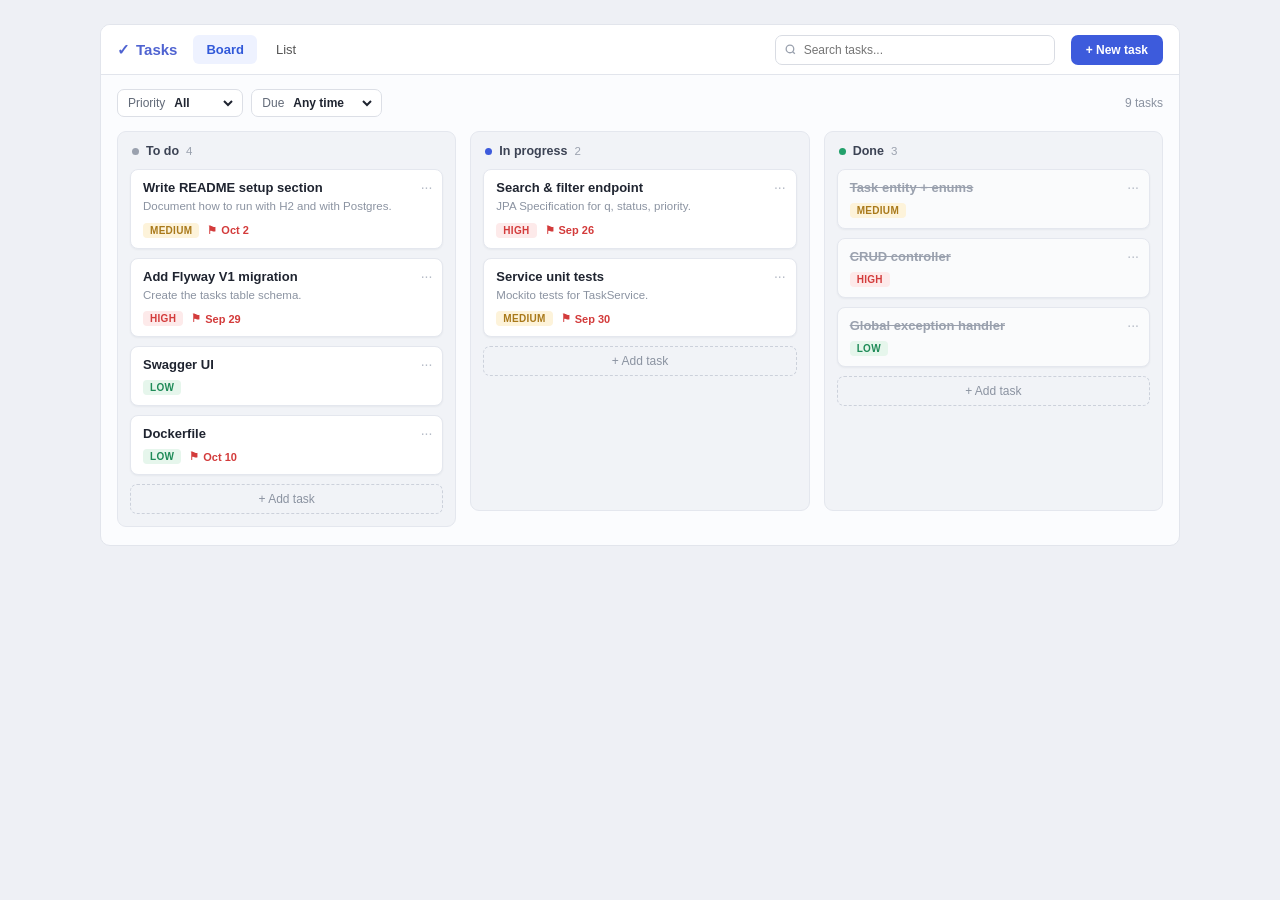
==== src/main/resources/static/index.html @ 903bdb11 "first commit" ====
<html>
<head>
    <meta charset="utf-8">
    <meta name="viewport" content="width=device-width, initial-scale=1">
    <title>Tasks</title>
    <link rel="stylesheet" href="./css/style.css">
    <link rel="stylesheet" href="./css/screens.css">
</head>

<body>

<div class="container">
    <div class="board">
        <div class="topbar">
            <label id="task-label">Tasks</label>
            <a href="./index.html" class="view-tab is-active">Board</a>
            <a href="./list.html" class="view-tab">List</a>
            <input type="search" id="search" placeholder="Search tasks...">
            <a href="#new-task" id="new-task-btn" class="btn btn-primary">+ New task</a>
        </div>

        <div class="board-view">

            <div class="top-main-view">
                <div class="filters">
                    <div id="priority-container" class="filter-pill">
                        <span>Priority</span>
                        <select id="priority-selector">
                            <option value="all">All</option>
                            <option value="high">High</option>
                            <option value="medium">Medium</option>
                            <option value="low">Low</option>
                        </select>
                    </div>
                    <div id="due-container" class="filter-pill">
                        <span>Due</span>
                        <select id="Due">
                            <option value="any">Any time</option>
                            <option value="today">Today</option>
                            <option value="next-week">Next Week</option>
                            <option value="next-month">Next month</option>
                            <option value="next-year">Next year</option>
                        </select>
                    </div>
                </div>
                <span id="task-count">9 tasks</span>
            </div>

            <div id="task-board">
                <section class="column" data-status="todo">
                    <header class="column-head">
                        <span class="dot dot-todo"></span>
                        <h2>To do</h2>
                        <span class="column-count" id="todo-count">4</span>
                    </header>
                    <div class="column-content" id="todo-content">
                            <div class="task-card">
                                <a href="#edit-task" class="card-menu">&#183;&#183;&#183;</a>
                                <h3 class="task-title">Write README setup section</h3>
                                <p class="task-desc">Document how to run with H2 and with Postgres.</p>
                                <div class="task-meta">
                                    <span class="badge badge-medium">MEDIUM</span>
                                    <span class="due overdue">Oct 2</span>
                                </div>
                            </div>
                            <div class="task-card">
                                <a href="#edit-task" class="card-menu">&#183;&#183;&#183;</a>
                                <h3 class="task-title">Add Flyway V1 migration</h3>
                                <p class="task-desc">Create the tasks table schema.</p>
                                <div class="task-meta">
                                    <span class="badge badge-high">HIGH</span>
                                    <span class="due overdue">Sep 29</span>
                                </div>
                            </div>
                            <div class="task-card">
                                <a href="#edit-task" class="card-menu">&#183;&#183;&#183;</a>
                                <h3 class="task-title">Swagger UI</h3>
                                <div class="task-meta">
                                    <span class="badge badge-low">LOW</span>
                                </div>
                            </div>
                            <div class="task-card">
                                <a href="#edit-task" class="card-menu">&#183;&#183;&#183;</a>
                                <h3 class="task-title">Dockerfile</h3>
                                <div class="task-meta">
                                    <span class="badge badge-low">LOW</span>
                                    <span class="due overdue">Oct 10</span>
                                </div>
                            </div>
                        </div>
                    <a href="#new-task" class="add-task">+ Add task</a>
                </section>

                <section class="column" data-status="inprogress">
                    <header class="column-head">
                        <span class="dot dot-inprogress"></span>
                        <h2>In progress</h2>
                        <span class="column-count" id="inprogress-count">2</span>
                    </header>
                    <div class="column-content" id="inprogress-content">
                            <div class="task-card">
                                <a href="#edit-task" class="card-menu">&#183;&#183;&#183;</a>
                                <h3 class="task-title">Search &amp; filter endpoint</h3>
                                <p class="task-desc">JPA Specification for q, status, priority.</p>
                                <div class="task-meta">
                                    <span class="badge badge-high">HIGH</span>
                                    <span class="due overdue">Sep 26</span>
                                </div>
                            </div>
                            <div class="task-card">
                                <a href="#edit-task" class="card-menu">&#183;&#183;&#183;</a>
                                <h3 class="task-title">Service unit tests</h3>
                                <p class="task-desc">Mockito tests for TaskService.</p>
                                <div class="task-meta">
                                    <span class="badge badge-medium">MEDIUM</span>
                                    <span class="due overdue">Sep 30</span>
                                </div>
                            </div>
                        </div>
                    <a href="#new-task" class="add-task">+ Add task</a>
                </section>

                <section class="column" data-status="done">
                    <header class="column-head">
                        <span class="dot dot-done"></span>
                        <h2>Done</h2>
                        <span class="column-count" id="done-count">3</span>
                    </header>
                    <div class="column-content" id="done-content">
                            <div class="task-card">
                                <a href="#edit-task" class="card-menu">&#183;&#183;&#183;</a>
                                <h3 class="task-title">Task entity + enums</h3>
                                <div class="task-meta">
                                    <span class="badge badge-medium">MEDIUM</span>
                                </div>
                            </div>
                            <div class="task-card">
                                <a href="#edit-task" class="card-menu">&#183;&#183;&#183;</a>
                                <h3 class="task-title">CRUD controller</h3>
                                <div class="task-meta">
                                    <span class="badge badge-high">HIGH</span>
                                </div>
                            </div>
                            <div class="task-card">
                                <a href="#edit-task" class="card-menu">&#183;&#183;&#183;</a>
                                <h3 class="task-title">Global exception handler</h3>
                                <div class="task-meta">
                                    <span class="badge badge-low">LOW</span>
                                </div>
                            </div>
                        </div>
                    <a href="#new-task" class="add-task">+ Add task</a>
                </section>
            </div>
            <!--cards added dynamically via javascript-->
        </div>

    </div>
</div>

<!-- ============ New task modal ============ -->
<div class="modal" id="new-task">
    <a class="modal-backdrop" href="#"></a>
    <div class="dialog">
        <div class="dialog-head">
            <h2>New task</h2>
            <a class="dialog-close" href="#">&#10005;</a>
        </div>

        <div class="field has-error">
            <label for="new-title">Title <span class="req">*</span></label>
            <input type="text" id="new-title">
            <p class="field-error">Title is required</p>
        </div>

        <div class="field">
            <label for="new-desc">Description</label>
            <textarea id="new-desc" placeholder="Optional details&hellip;"></textarea>
        </div>

        <div class="field-row">
            <div class="field">
                <label for="new-status">Status</label>
                <select id="new-status">
                    <option>TODO</option>
                    <option>IN PROGRESS</option>
                    <option>DONE</option>
                </select>
            </div>
            <div class="field">
                <label for="new-priority">Priority</label>
                <select id="new-priority">
                    <option>LOW</option>
                    <option selected>MEDIUM</option>
                    <option>HIGH</option>
                </select>
            </div>
            <div class="field">
                <label for="new-due">Due date</label>
                <input type="date" id="new-due">
            </div>
        </div>

        <div class="dialog-foot">
            <a href="#" class="btn spacer">Cancel</a>
            <button type="button" class="btn btn-primary">Create task</button>
        </div>
    </div>
</div>

<!-- ============ Edit task modal ============ -->
<div class="modal" id="edit-task">
    <a class="modal-backdrop" href="#"></a>
    <div class="dialog">
        <div class="dialog-head">
            <h2>Edit task</h2>
            <a class="dialog-close" href="#">&#10005;</a>
        </div>

        <div class="field">
            <label for="edit-title">Title <span class="req">*</span></label>
            <input type="text" id="edit-title" value="Service unit tests">
        </div>

        <div class="field">
            <label for="edit-desc">Description</label>
            <textarea id="edit-desc">Mockito tests for TaskService.</textarea>
        </div>

        <div class="field">
            <label>Status</label>
            <div class="segmented">
                <input type="radio" name="edit-status" id="st-todo">
                <label for="st-todo">To do</label>
                <input type="radio" name="edit-status" id="st-prog" checked>
                <label for="st-prog">In progress</label>
                <input type="radio" name="edit-status" id="st-done">
                <label for="st-done">Done</label>
            </div>
        </div>

        <div class="field-row">
            <div class="field">
                <label>Priority</label>
                <div class="segmented">
                    <input type="radio" name="edit-priority" id="pr-low">
                    <label for="pr-low">Low</label>
                    <input type="radio" name="edit-priority" id="pr-med" checked>
                    <label for="pr-med">Med</label>
                    <input type="radio" name="edit-priority" id="pr-high">
                    <label for="pr-high">High</label>
                </div>
            </div>
            <div class="field">
                <label for="edit-due">Due date</label>
                <input type="date" id="edit-due" value="2026-09-30">
            </div>
        </div>

        <p class="form-meta">Created Sep 24 &middot; Updated 3h ago</p>

        <div class="dialog-foot">
            <a href="#delete-task" class="btn btn-link-danger">Delete</a>
            <a href="#" class="btn spacer">Cancel</a>
            <button type="button" class="btn btn-primary">Save</button>
        </div>
    </div>
</div>

<!-- ============ Delete confirmation ============ -->
<div class="modal" id="delete-task">
    <a class="modal-backdrop" href="#"></a>
    <div class="dialog dialog-confirm">
        <div class="dialog-head">
            <h2>Delete task?</h2>
        </div>
        <p>&ldquo;Dockerfile&rdquo; will be permanently deleted. This can&rsquo;t be undone.</p>
        <div class="dialog-foot">
            <a href="#" class="btn spacer">Cancel</a>
            <a href="#deleted" class="btn btn-danger">Delete</a>
        </div>
    </div>
</div>


<!-- ============ Success toast (shown after Delete) ============ -->
<div class="toast toast-target" id="deleted">Task &ldquo;Swagger UI&rdquo; deleted</div>

</body>
</html>
---- src/main/resources/static/css/style.css ----
/* ---------- base ---------- */

* {
    box-sizing: border-box;
}

body {
    margin: 0;
    padding: 24px;
    background: #eef0f5;
    color: #1f2430;
    font-family: 'Gill Sans', 'Gill Sans MT', Calibri, 'Trebuchet MS', sans-serif;
    font-size: 13px;
}

.container {
    max-width: 1080px;
    margin: 0 auto;
}

.board {
    background: #fbfcfe;
    border: 1px solid #e2e5ec;
    border-radius: 10px;
    overflow: hidden;
}

/* ---------- top bar ---------- */

.topbar {
    display: flex;
    align-items: center;
    gap: 6px;
    height: 50px;
    padding: 0 16px;
    background: #fff;
    border-bottom: 1px solid #e2e5ec;
}

#task-label {
    color: rgb(79, 99, 209);
    font-weight: 600;
    font-size: 15px;
    margin-right: 10px;
}

#task-label::before {
    content: "\2713";
    margin-right: 6px;
}

.view-tab {
    border: 1px solid transparent;
    background: transparent;
    padding: 6px 12px;
    border-radius: 6px;
    cursor: pointer;
    font-size: 13px;
    font-family: inherit;
    color: #555;
    text-decoration: none;
}

.view-tab:hover {
    background: #f2f3f7;
}

.view-tab.is-active {
    background: #eef2ff;
    color: #3159d9;
    font-weight: 600;
}

#search {
    margin-left: auto;
    width: 280px;
    height: 30px;
    padding: 0 12px 0 28px;
    border: 1px solid #d9dce3;
    border-radius: 7px;
    outline: none;
    font-size: 12px;
    font-family: inherit;
    background: #fff url("data:image/svg+xml;utf8,<svg xmlns='http://www.w3.org/2000/svg' viewBox='0 0 24 24' fill='none' stroke='%239aa1ae' stroke-width='2.4'><circle cx='11' cy='11' r='7'/><path d='M20 20l-4-4'/></svg>") no-repeat 8px center;
    background-size: 13px 13px;
}

#search:focus {
    border-color: #3159d9;
}

#new-task-btn {
    height: 30px;
    padding: 0 15px;
    margin-left: 10px;
    border: none;
    border-radius: 7px;
    background: #3d5bdc;
    color: #fff;
    font-weight: 600;
    font-size: 12px;
    font-family: inherit;
    cursor: pointer;
}

#new-task-btn:hover {
    background: #304dcc;
}

/* ---------- filter row ---------- */

.board-view {
    padding: 14px 16px 18px;
}

.top-main-view {
    display: flex;
    align-items: center;
    gap: 8px;
    margin-bottom: 14px;
}

.filters {
    display: flex;
    gap: 8px;
}

.filter-pill {
    display: flex;
    align-items: center;
    gap: 5px;
    height: 28px;
    padding: 0 6px 0 10px;
    background: #fff;
    border: 1px solid #dcdfe6;
    border-radius: 7px;
    font-size: 12px;
    color: #626a78;
}

.filter-pill select {
    border: none;
    background: transparent;
    outline: none;
    font-family: inherit;
    font-size: 12px;
    font-weight: 600;
    color: #1f2430;
    cursor: pointer;
}

#task-count {
    margin-left: auto;
    font-size: 12px;
    color: #8b93a1;
}

/* ---------- columns ---------- */

#task-board {
    display: grid;
    grid-template-columns: repeat(3, 1fr);
    gap: 14px;
    align-items: start;
}

.column {
    display: flex;
    flex-direction: column;
    gap: 9px;
    min-height: 380px;
    padding: 12px;
    background: #f1f3f7;
    border: 1px solid #e4e7ee;
    border-radius: 9px;
}

.column-head {
    display: flex;
    align-items: center;
    gap: 7px;
    padding: 0 2px 2px;
}

.column-head h2 {
    margin: 0;
    font-size: 12.5px;
    font-weight: 600;
    color: #3c4354;
}

.column-count {
    font-size: 11.5px;
    color: #9aa1ae;
}

.dot {
    width: 7px;
    height: 7px;
    border-radius: 50%;
    background: #9aa1ae;
}

.dot-inprogress {
    background: #3d5bdc;
}

.dot-done {
    background: #22a06b;
}

.column-content {
    display: flex;
    flex-direction: column;
    gap: 9px;
}

.add-task {
    height: 30px;
    border: 1px dashed #ccd1db;
    border-radius: 7px;
    background: transparent;
    color: #8b93a1;
    font-family: inherit;
    font-size: 12px;
    cursor: pointer;
}

.add-task:hover {
    background: #e9ecf3;
    color: #626a78;
}

/* ---------- cards ---------- */

.task-card {
    position: relative;
    padding: 10px 26px 10px 12px;
    background: #fff;
    border: 1px solid #e4e7ee;
    border-radius: 8px;
    box-shadow: 0 1px 2px rgba(25, 32, 56, .05);
    cursor: pointer;
}

.task-card:hover {
    border-color: #ccd5f5;
    box-shadow: 0 2px 6px rgba(25, 32, 56, .09);
}

.task-title {
    margin: 0;
    font-size: 13px;
    font-weight: 600;
    color: #1f2430;
}

.task-desc {
    margin: 4px 0 0;
    font-size: 11.5px;
    line-height: 1.35;
    color: #8b93a1;
}

.task-meta {
    display: flex;
    align-items: center;
    gap: 8px;
    margin-top: 8px;
}

.badge {
    padding: 2px 7px;
    border-radius: 4px;
    font-size: 10px;
    font-weight: 700;
    letter-spacing: .3px;
}

.badge-high {
    background: #fdeaea;
    color: #d33b3b;
}

.badge-medium {
    background: #fdf3da;
    color: #a9791a;
}

.badge-low {
    background: #e6f6ec;
    color: #1f8b58;
}

.due {
    display: inline-flex;
    align-items: center;
    gap: 4px;
    font-size: 11px;
    color: #8b93a1;
}

.due::before {
    content: "\2691";
    font-size: 11px;
}

.due.overdue {
    color: #d33b3b;
    font-weight: 600;
}

.card-menu {
    position: absolute;
    top: 8px;
    right: 6px;
    border: none;
    background: transparent;
    color: #b6bcc7;
    font-size: 14px;
    line-height: 1;
    padding: 2px 4px;
    border-radius: 4px;
    cursor: pointer;
}

.card-menu:hover {
    background: #f1f3f7;
    color: #626a78;
}

/* done column */

.column[data-status="done"] .task-card {
    background: #fafbfc;
}

.column[data-status="done"] .task-title {
    color: #9aa1ae;
    text-decoration: line-through;
}

.column[data-status="done"] .task-desc {
    text-decoration: line-through;
}

/* ---------- responsive ---------- */

@media (max-width: 860px) {
    #task-board {
        grid-template-columns: 1fr;
    }

    .topbar {
        flex-wrap: wrap;
        height: auto;
        padding: 10px 16px;
    }

    #search {
        width: 100%;
        margin-left: 0;
        order: 3;
    }

    #new-task-btn {
        margin-left: auto;
    }
}
---- src/main/resources/static/css/screens.css ----
/* List view, modals, toast and empty state.
   Loaded after style.css, which holds the base + board styles. */

/* ================= shared buttons ================= */

.btn {
    display: inline-flex;
    align-items: center;
    justify-content: center;
    height: 30px;
    padding: 0 14px;
    border: 1px solid #d9dce3;
    border-radius: 7px;
    background: #fff;
    color: #3c4354;
    font-family: inherit;
    font-size: 12px;
    font-weight: 600;
    text-decoration: none;
    cursor: pointer;
}

.btn:hover {
    background: #f2f3f7;
}

.btn-primary {
    border-color: transparent;
    background: #3d5bdc;
    color: #fff;
}

.btn-primary:hover {
    background: #304dcc;
}

.btn-danger {
    border-color: transparent;
    background: #e03131;
    color: #fff;
}

.btn-danger:hover {
    background: #c92a2a;
}

.btn-link {
    border: none;
    background: transparent;
    color: #3159d9;
    font-weight: 600;
}

.btn-link:hover {
    background: transparent;
    text-decoration: underline;
}

.btn-link-danger {
    height: auto;
    padding: 0;
    border: none;
    background: transparent;
    color: #e03131;
    font-weight: 600;
}

.btn-link-danger:hover {
    background: transparent;
    text-decoration: underline;
}

/* #new-task-btn, .add-task and .card-menu are <a> elements on these pages */
#new-task-btn {
    display: inline-flex;
    align-items: center;
    text-decoration: none;
}

.add-task {
    display: flex;
    align-items: center;
    justify-content: center;
    text-decoration: none;
}

.card-menu {
    text-decoration: none;
}

/* ================= list view ================= */

.list-view {
    padding: 14px 16px 18px;
}

.list-toolbar {
    display: flex;
    align-items: center;
    gap: 8px;
    margin-bottom: 12px;
}

.list-toolbar .btn {
    height: 28px;
    font-weight: 400;
    color: #626a78;
}

.list-toolbar .btn strong {
    margin-left: 4px;
    color: #1f2430;
    font-weight: 600;
}

#result-count {
    margin-left: auto;
    font-size: 12px;
    color: #8b93a1;
}

#task-list {
    width: 100%;
    border-collapse: collapse;
    font-size: 12.5px;
}

#task-list thead th {
    padding: 8px 10px;
    border-bottom: 1px solid #e4e7ee;
    color: #9aa1ae;
    font-size: 10.5px;
    font-weight: 600;
    letter-spacing: .6px;
    text-align: left;
    text-transform: uppercase;
    white-space: nowrap;
}

#task-list tbody td {
    padding: 10px;
    border-bottom: 1px solid #eef0f5;
    vertical-align: middle;
}

#task-list tbody tr:hover {
    background: #f7f8fb;
}

.col-check {
    width: 34px;
}

.col-actions {
    width: 62px;
    text-align: right;
}

.row-title {
    margin: 0;
    font-size: 12.5px;
    font-weight: 600;
    color: #1f2430;
}

.row-desc {
    margin: 2px 0 0;
    font-size: 11px;
    color: #9aa1ae;
}

.cell-updated {
    color: #8b93a1;
}

.cell-due.overdue {
    color: #e03131;
    font-weight: 600;
}

.cell-empty {
    color: #b6bcc7;
}

.row-check {
    width: 13px;
    height: 13px;
    accent-color: #3d5bdc;
    cursor: pointer;
}

.row-action {
    padding: 2px 3px;
    border: none;
    border-radius: 4px;
    background: transparent;
    color: #9aa1ae;
    font-size: 12px;
    text-decoration: none;
    cursor: pointer;
}

.row-action:hover {
    background: #eef0f5;
    color: #3c4354;
}

/* status pills */

.status {
    display: inline-block;
    padding: 2px 8px;
    border-radius: 4px;
    font-size: 10px;
    font-weight: 700;
    letter-spacing: .4px;
}

.status-todo {
    background: #eef0f5;
    color: #626a78;
}

.status-inprogress {
    background: #e7edfd;
    color: #3159d9;
}

.status-done {
    background: #e6f6ec;
    color: #1f8b58;
}

tr.is-done .row-title {
    color: #9aa1ae;
    text-decoration: line-through;
}

/* list footer */

.list-footer {
    display: flex;
    align-items: center;
    gap: 6px;
    padding-top: 12px;
    font-size: 12px;
    color: #626a78;
}

.rows-per-page select {
    border: none;
    background: transparent;
    font-family: inherit;
    font-size: 12px;
    font-weight: 600;
    color: #1f2430;
    cursor: pointer;
}

.pager {
    display: flex;
    align-items: center;
    gap: 4px;
    margin-left: auto;
}

.pager a {
    padding: 3px 7px;
    border-radius: 5px;
    color: #626a78;
    text-decoration: none;
}

.pager a:hover {
    background: #eef0f5;
}

.pager a.is-current {
    color: #3159d9;
    font-weight: 700;
}

/* ================= modals ================= */

.modal {
    display: none;
    position: fixed;
    inset: 0;
    z-index: 50;
    align-items: center;
    justify-content: center;
    padding: 20px;
}

.modal:target {
    display: flex;
}

.modal-backdrop {
    position: absolute;
    inset: 0;
    background: rgba(31, 36, 48, .45);
}

.dialog {
    position: relative;
    width: 100%;
    max-width: 420px;
    padding: 18px 20px 16px;
    background: #fff;
    border-radius: 10px;
    box-shadow: 0 18px 40px rgba(20, 26, 45, .28);
}

.dialog-head {
    display: flex;
    align-items: flex-start;
    margin-bottom: 14px;
}

.dialog-head h2 {
    margin: 0;
    font-size: 15px;
    font-weight: 700;
}

.dialog-close {
    margin-left: auto;
    color: #9aa1ae;
    font-size: 15px;
    line-height: 1;
    text-decoration: none;
}

.dialog-close:hover {
    color: #3c4354;
}

.dialog-foot {
    display: flex;
    align-items: center;
    gap: 8px;
    margin-top: 16px;
}

.dialog-foot .spacer {
    margin-left: auto;
}

/* confirm dialog */

.dialog-confirm {
    max-width: 330px;
}

.dialog-confirm .dialog-head {
    margin-bottom: 8px;
}

.dialog-confirm p {
    margin: 0;
    font-size: 12.5px;
    line-height: 1.45;
    color: #626a78;
}

/* ================= form ================= */

.field {
    margin-bottom: 12px;
}

.field > label {
    display: block;
    margin-bottom: 5px;
    font-size: 12px;
    font-weight: 600;
    color: #3c4354;
}

.field .req {
    color: #e03131;
}

.field input[type="text"],
.field input[type="date"],
.field textarea,
.field select {
    width: 100%;
    padding: 7px 9px;
    border: 1px solid #d9dce3;
    border-radius: 7px;
    background: #fff;
    font-family: inherit;
    font-size: 12.5px;
    color: #1f2430;
    outline: none;
}

.field textarea {
    min-height: 58px;
    resize: vertical;
}

.field input:focus,
.field textarea:focus,
.field select:focus {
    border-color: #3d5bdc;
}

.field input::placeholder,
.field textarea::placeholder {
    color: #b6bcc7;
}

.field.has-error input,
.field.has-error textarea {
    border-color: #e03131;
}

.field-error {
    margin: 4px 0 0;
    font-size: 10.5px;
    color: #e03131;
}

.field-row {
    display: flex;
    gap: 10px;
}

.field-row .field {
    flex: 1;
}

/* segmented control */

.segmented {
    display: flex;
    border: 1px solid #d9dce3;
    border-radius: 7px;
    overflow: hidden;
}

.segmented input {
    position: absolute;
    opacity: 0;
    pointer-events: none;
}

.segmented label {
    flex: 1;
    margin: 0;
    padding: 6px 0;
    border-left: 1px solid #d9dce3;
    font-size: 11.5px;
    color: #626a78;
    text-align: center;
    cursor: pointer;
}

.segmented label:first-of-type {
    border-left: none;
}

.segmented input:checked + label {
    background: #e7edfd;
    color: #3159d9;
    font-weight: 600;
}

.form-meta {
    margin: 2px 0 0;
    font-size: 10.5px;
    color: #9aa1ae;
}

/* ================= toast ================= */

.toast {
    position: fixed;
    right: 22px;
    bottom: 22px;
    z-index: 60;
    display: flex;
    align-items: center;
    gap: 7px;
    padding: 9px 14px;
    border-radius: 7px;
    background: #1f2430;
    color: #fff;
    font-size: 12px;
    box-shadow: 0 8px 20px rgba(20, 26, 45, .3);
}

.toast::before {
    content: "\2713";
    color: #6ee7a8;
}

/* a toast that only appears once its id is the target */
.toast-target {
    display: none;
}

.toast-target:target {
    display: flex;
}

/* ================= empty state ================= */

.empty-state {
    display: flex;
    flex-direction: column;
    align-items: center;
    gap: 6px;
    padding: 70px 20px 80px;
    text-align: center;
}

.empty-icon {
    display: flex;
    align-items: center;
    justify-content: center;
    width: 46px;
    height: 46px;
    margin-bottom: 8px;
    border-radius: 11px;
    background: #e7edfd;
    color: #3d5bdc;
    font-size: 20px;
}

.empty-state h2 {
    margin: 0;
    font-size: 14px;
    font-weight: 700;
}

.empty-state p {
    margin: 0;
    font-size: 12.5px;
    color: #8b93a1;
}

.empty-state .btn {
    margin-top: 10px;
}

.empty-hint {
    margin-top: 16px;
    font-size: 11.5px;
    color: #9aa1ae;
}

/* ================= responsive ================= */

@media (max-width: 860px) {
    .list-toolbar {
        flex-wrap: wrap;
    }

    #task-list .col-hide {
        display: none;
    }
}
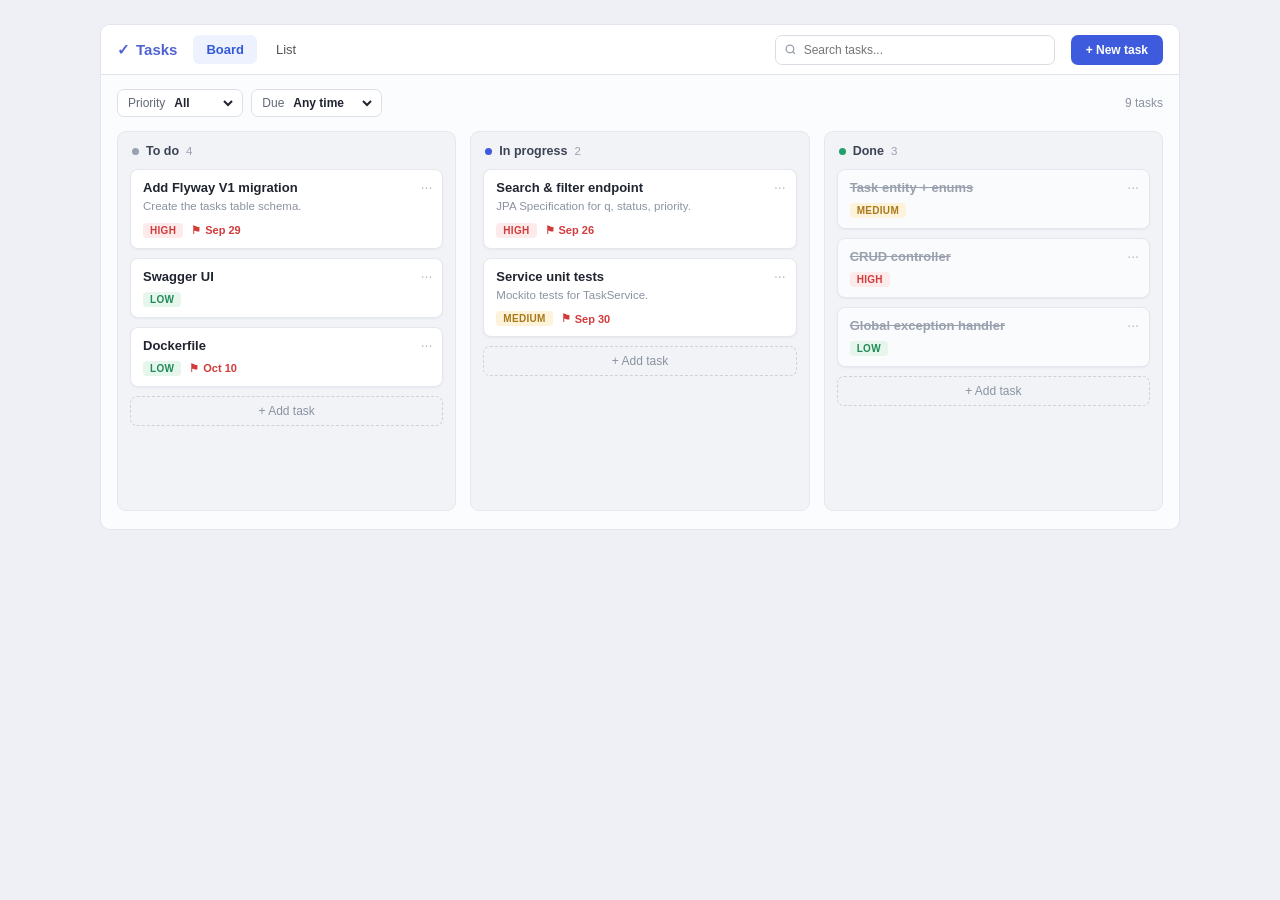
==== commit c11fcf27: "finish jwt configuraton" ====
--- a/src/main/resources/static/index.html
+++ b/src/main/resources/static/index.html
@@ -54,15 +54,7 @@
                         <span class="column-count" id="todo-count">4</span>
                     </header>
                     <div class="column-content" id="todo-content">
-                            <div class="task-card">
-                                <a href="#edit-task" class="card-menu">&#183;&#183;&#183;</a>
-                                <h3 class="task-title">Write README setup section</h3>
-                                <p class="task-desc">Document how to run with H2 and with Postgres.</p>
-                                <div class="task-meta">
-                                    <span class="badge badge-medium">MEDIUM</span>
-                                    <span class="due overdue">Oct 2</span>
-                                </div>
-                            </div>
+
                             <div class="task-card">
                                 <a href="#edit-task" class="card-menu">&#183;&#183;&#183;</a>
                                 <h3 class="task-title">Add Flyway V1 migration</h3>
@@ -288,3 +280,95 @@
 
 </body>
 </html>
+
+
+<!--empty view-->
+<!--<html>-->
+<!--<head>-->
+<!--    <meta charset="utf-8">-->
+<!--    <meta name="viewport" content="width=device-width, initial-scale=1">-->
+<!--    <title>Tasks &middot; Empty</title>-->
+<!--    <link rel="stylesheet" href="./css/style.css">-->
+<!--    <link rel="stylesheet" href="./css/screens.css">-->
+<!--</head>-->
+
+<!--<body>-->
+
+<!--<div class="container">-->
+<!--    <div class="board">-->
+<!--        <div class="topbar">-->
+<!--            <label id="task-label">Tasks</label>-->
+<!--            <a href="./index.html" class="view-tab is-active">Board</a>-->
+<!--            <a href="./list.html" class="view-tab">List</a>-->
+<!--            <input type="search" id="search" placeholder="Search tasks...">-->
+<!--            <a href="#new-task" id="new-task-btn" class="btn btn-primary">+ New task</a>-->
+<!--        </div>-->
+
+<!--        <div class="board-view">-->
+<!--            <div class="empty-state">-->
+<!--                <span class="empty-icon">&#10003;</span>-->
+<!--                <h2>No tasks yet</h2>-->
+<!--                <p>Create your first task to get started.</p>-->
+<!--                <a href="#new-task" class="btn btn-primary">+ New task</a>-->
+
+<!--                <p class="empty-hint">-->
+<!--                    Filtered with no results &rarr; &ldquo;No tasks match your filters&rdquo;-->
+<!--                    <a href="./index.html" class="btn btn-link">Clear filters</a>-->
+<!--                </p>-->
+<!--            </div>-->
+<!--        </div>-->
+<!--    </div>-->
+<!--</div>-->
+
+<!--&lt;!&ndash; ============ New task modal ============ &ndash;&gt;-->
+<!--<div class="modal" id="new-task">-->
+<!--    <a class="modal-backdrop" href="#"></a>-->
+<!--    <div class="dialog">-->
+<!--        <div class="dialog-head">-->
+<!--            <h2>New task</h2>-->
+<!--            <a class="dialog-close" href="#">&#10005;</a>-->
+<!--        </div>-->
+
+<!--        <div class="field has-error">-->
+<!--            <label for="new-title">Title <span class="req">*</span></label>-->
+<!--            <input type="text" id="new-title">-->
+<!--            <p class="field-error">Title is required</p>-->
+<!--        </div>-->
+
+<!--        <div class="field">-->
+<!--            <label for="new-desc">Description</label>-->
+<!--            <textarea id="new-desc" placeholder="Optional details&hellip;"></textarea>-->
+<!--        </div>-->
+
+<!--        <div class="field-row">-->
+<!--            <div class="field">-->
+<!--                <label for="new-status">Status</label>-->
+<!--                <select id="new-status">-->
+<!--                    <option>TODO</option>-->
+<!--                    <option>IN PROGRESS</option>-->
+<!--                    <option>DONE</option>-->
+<!--                </select>-->
+<!--            </div>-->
+<!--            <div class="field">-->
+<!--                <label for="new-priority">Priority</label>-->
+<!--                <select id="new-priority">-->
+<!--                    <option>LOW</option>-->
+<!--                    <option selected>MEDIUM</option>-->
+<!--                    <option>HIGH</option>-->
+<!--                </select>-->
+<!--            </div>-->
+<!--            <div class="field">-->
+<!--                <label for="new-due">Due date</label>-->
+<!--                <input type="date" id="new-due">-->
+<!--            </div>-->
+<!--        </div>-->
+
+<!--        <div class="dialog-foot">-->
+<!--            <a href="#" class="btn spacer">Cancel</a>-->
+<!--            <button type="button" class="btn btn-primary">Create task</button>-->
+<!--        </div>-->
+<!--    </div>-->
+<!--</div>-->
+
+<!--</body>-->
+<!--</html>-->
--- a/src/main/resources/static/css/screens.css
+++ b/src/main/resources/static/css/screens.css
@@ -28,6 +28,18 @@
     border-color: transparent;
     background: #3d5bdc;
     color: #fff;
+}
+
+.btn-update {
+    border-color: transparent;
+    background: grey;
+    color: #fff;
+}
+
+.btn-update:hover {
+    background: white;
+    color: grey;
+    border: solid grey 1px;
 }
 
 .btn-primary:hover {
--- a/src/main/resources/static/css/screens.css
+++ b/src/main/resources/static/css/screens.css
@@ -28,6 +28,18 @@
     border-color: transparent;
     background: #3d5bdc;
     color: #fff;
+}
+
+.btn-update {
+    border-color: transparent;
+    background: grey;
+    color: #fff;
+}
+
+.btn-update:hover {
+    background: white;
+    color: grey;
+    border: solid grey 1px;
 }
 
 .btn-primary:hover {
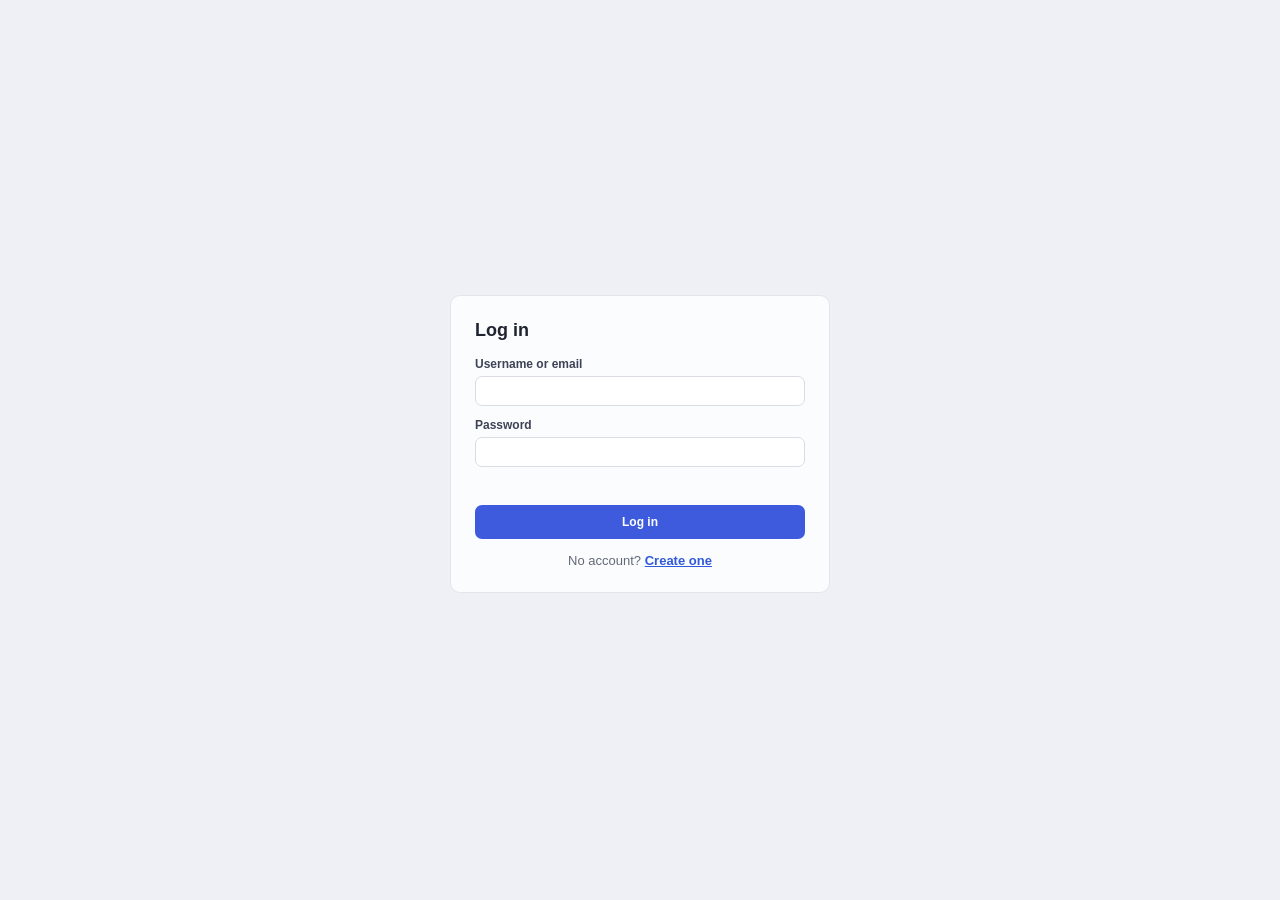
==== commit 9f1c5ea4: "fix a few thing on the fronend" ====
--- a/src/main/resources/static/index.html
+++ b/src/main/resources/static/index.html
@@ -1,5 +1,6 @@
 <html>
 <head>
+    <script src="./javascript/guard.js"></script>
     <meta charset="utf-8">
     <meta name="viewport" content="width=device-width, initial-scale=1">
     <title>Tasks</title>
@@ -43,7 +44,7 @@
                         </select>
                     </div>
                 </div>
-                <span id="task-count">9 tasks</span>
+                <span id="task-count">0 tasks</span>
             </div>
 
             <div id="task-board">
@@ -51,34 +52,10 @@
                     <header class="column-head">
                         <span class="dot dot-todo"></span>
                         <h2>To do</h2>
-                        <span class="column-count" id="todo-count">4</span>
+                        <span class="column-count" id="todo-count">0</span>
                     </header>
                     <div class="column-content" id="todo-content">
 
-                            <div class="task-card">
-                                <a href="#edit-task" class="card-menu">&#183;&#183;&#183;</a>
-                                <h3 class="task-title">Add Flyway V1 migration</h3>
-                                <p class="task-desc">Create the tasks table schema.</p>
-                                <div class="task-meta">
-                                    <span class="badge badge-high">HIGH</span>
-                                    <span class="due overdue">Sep 29</span>
-                                </div>
-                            </div>
-                            <div class="task-card">
-                                <a href="#edit-task" class="card-menu">&#183;&#183;&#183;</a>
-                                <h3 class="task-title">Swagger UI</h3>
-                                <div class="task-meta">
-                                    <span class="badge badge-low">LOW</span>
-                                </div>
-                            </div>
-                            <div class="task-card">
-                                <a href="#edit-task" class="card-menu">&#183;&#183;&#183;</a>
-                                <h3 class="task-title">Dockerfile</h3>
-                                <div class="task-meta">
-                                    <span class="badge badge-low">LOW</span>
-                                    <span class="due overdue">Oct 10</span>
-                                </div>
-                            </div>
                         </div>
                     <a href="#new-task" class="add-task">+ Add task</a>
                 </section>
@@ -87,27 +64,9 @@
                     <header class="column-head">
                         <span class="dot dot-inprogress"></span>
                         <h2>In progress</h2>
-                        <span class="column-count" id="inprogress-count">2</span>
+                        <span class="column-count" id="inprogress-count">0</span>
                     </header>
                     <div class="column-content" id="inprogress-content">
-                            <div class="task-card">
-                                <a href="#edit-task" class="card-menu">&#183;&#183;&#183;</a>
-                                <h3 class="task-title">Search &amp; filter endpoint</h3>
-                                <p class="task-desc">JPA Specification for q, status, priority.</p>
-                                <div class="task-meta">
-                                    <span class="badge badge-high">HIGH</span>
-                                    <span class="due overdue">Sep 26</span>
-                                </div>
-                            </div>
-                            <div class="task-card">
-                                <a href="#edit-task" class="card-menu">&#183;&#183;&#183;</a>
-                                <h3 class="task-title">Service unit tests</h3>
-                                <p class="task-desc">Mockito tests for TaskService.</p>
-                                <div class="task-meta">
-                                    <span class="badge badge-medium">MEDIUM</span>
-                                    <span class="due overdue">Sep 30</span>
-                                </div>
-                            </div>
                         </div>
                     <a href="#new-task" class="add-task">+ Add task</a>
                 </section>
@@ -116,30 +75,9 @@
                     <header class="column-head">
                         <span class="dot dot-done"></span>
                         <h2>Done</h2>
-                        <span class="column-count" id="done-count">3</span>
+                        <span class="column-count" id="done-count">0</span>
                     </header>
                     <div class="column-content" id="done-content">
-                            <div class="task-card">
-                                <a href="#edit-task" class="card-menu">&#183;&#183;&#183;</a>
-                                <h3 class="task-title">Task entity + enums</h3>
-                                <div class="task-meta">
-                                    <span class="badge badge-medium">MEDIUM</span>
-                                </div>
-                            </div>
-                            <div class="task-card">
-                                <a href="#edit-task" class="card-menu">&#183;&#183;&#183;</a>
-                                <h3 class="task-title">CRUD controller</h3>
-                                <div class="task-meta">
-                                    <span class="badge badge-high">HIGH</span>
-                                </div>
-                            </div>
-                            <div class="task-card">
-                                <a href="#edit-task" class="card-menu">&#183;&#183;&#183;</a>
-                                <h3 class="task-title">Global exception handler</h3>
-                                <div class="task-meta">
-                                    <span class="badge badge-low">LOW</span>
-                                </div>
-                            </div>
                         </div>
                     <a href="#new-task" class="add-task">+ Add task</a>
                 </section>
@@ -159,10 +97,9 @@
             <a class="dialog-close" href="#">&#10005;</a>
         </div>
 
-        <div class="field has-error">
+        <div class="field">
             <label for="new-title">Title <span class="req">*</span></label>
             <input type="text" id="new-title">
-            <p class="field-error">Title is required</p>
         </div>
 
         <div class="field">
@@ -174,9 +111,9 @@
             <div class="field">
                 <label for="new-status">Status</label>
                 <select id="new-status">
-                    <option>TODO</option>
-                    <option>IN PROGRESS</option>
-                    <option>DONE</option>
+                    <option value="TODO">TODO</option>
+                    <option value="IN_PROGRESS">IN PROGRESS</option>
+                    <option value="DONE">DONE</option>
                 </select>
             </div>
             <div class="field">
@@ -195,7 +132,7 @@
 
         <div class="dialog-foot">
             <a href="#" class="btn spacer">Cancel</a>
-            <button type="button" class="btn btn-primary">Create task</button>
+            <button type="button" class="btn btn-primary" onclick="submitNewTask()">Create task</button>
         </div>
     </div>
 </div>
@@ -211,12 +148,12 @@
 
         <div class="field">
             <label for="edit-title">Title <span class="req">*</span></label>
-            <input type="text" id="edit-title" value="Service unit tests">
+            <input type="text" id="edit-title">
         </div>
 
         <div class="field">
             <label for="edit-desc">Description</label>
-            <textarea id="edit-desc">Mockito tests for TaskService.</textarea>
+            <textarea id="edit-desc"></textarea>
         </div>
 
         <div class="field">
@@ -245,16 +182,16 @@
             </div>
             <div class="field">
                 <label for="edit-due">Due date</label>
-                <input type="date" id="edit-due" value="2026-09-30">
-            </div>
-        </div>
-
-        <p class="form-meta">Created Sep 24 &middot; Updated 3h ago</p>
+                <input type="date" id="edit-due">
+            </div>
+        </div>
+
+        <p class="form-meta"></p>
 
         <div class="dialog-foot">
             <a href="#delete-task" class="btn btn-link-danger">Delete</a>
             <a href="#" class="btn spacer">Cancel</a>
-            <button type="button" class="btn btn-primary">Save</button>
+            <button type="button" class="btn btn-primary" onclick="submitEditTask()">Save</button>
         </div>
     </div>
 </div>
@@ -266,18 +203,18 @@
         <div class="dialog-head">
             <h2>Delete task?</h2>
         </div>
-        <p>&ldquo;Dockerfile&rdquo; will be permanently deleted. This can&rsquo;t be undone.</p>
+        <p id="delete-message">This task will be permanently deleted. This can&rsquo;t be undone.</p>
         <div class="dialog-foot">
             <a href="#" class="btn spacer">Cancel</a>
-            <a href="#deleted" class="btn btn-danger">Delete</a>
+            <a href="#deleted" class="btn btn-danger" onclick="confirmDelete()">Delete</a>
         </div>
     </div>
 </div>
 
 
 <!-- ============ Success toast (shown after Delete) ============ -->
-<div class="toast toast-target" id="deleted">Task &ldquo;Swagger UI&rdquo; deleted</div>
-
+<div class="toast toast-target" id="deleted">Task deleted</div>
+<script src="./javascript/script.js"></script>
 </body>
 </html>
 
@@ -329,7 +266,7 @@
 <!--            <a class="dialog-close" href="#">&#10005;</a>-->
 <!--        </div>-->
 
-<!--        <div class="field has-error">-->
+<!--        <div class="field">-->
 <!--            <label for="new-title">Title <span class="req">*</span></label>-->
 <!--            <input type="text" id="new-title">-->
 <!--            <p class="field-error">Title is required</p>-->
--- a/src/main/resources/static/css/style.css
+++ b/src/main/resources/static/css/style.css
@@ -241,6 +241,15 @@
     border-radius: 8px;
     box-shadow: 0 1px 2px rgba(25, 32, 56, .05);
     cursor: pointer;
+}
+
+.task-card.is-dragging {
+    opacity: .4;
+}
+
+.column.drop-target {
+    border-color: #3d5bdc;
+    background: #e8ecfb;
 }
 
 .task-card:hover {
--- a/src/main/resources/static/css/style.css
+++ b/src/main/resources/static/css/style.css
@@ -241,6 +241,15 @@
     border-radius: 8px;
     box-shadow: 0 1px 2px rgba(25, 32, 56, .05);
     cursor: pointer;
+}
+
+.task-card.is-dragging {
+    opacity: .4;
+}
+
+.column.drop-target {
+    border-color: #3d5bdc;
+    background: #e8ecfb;
 }
 
 .task-card:hover {
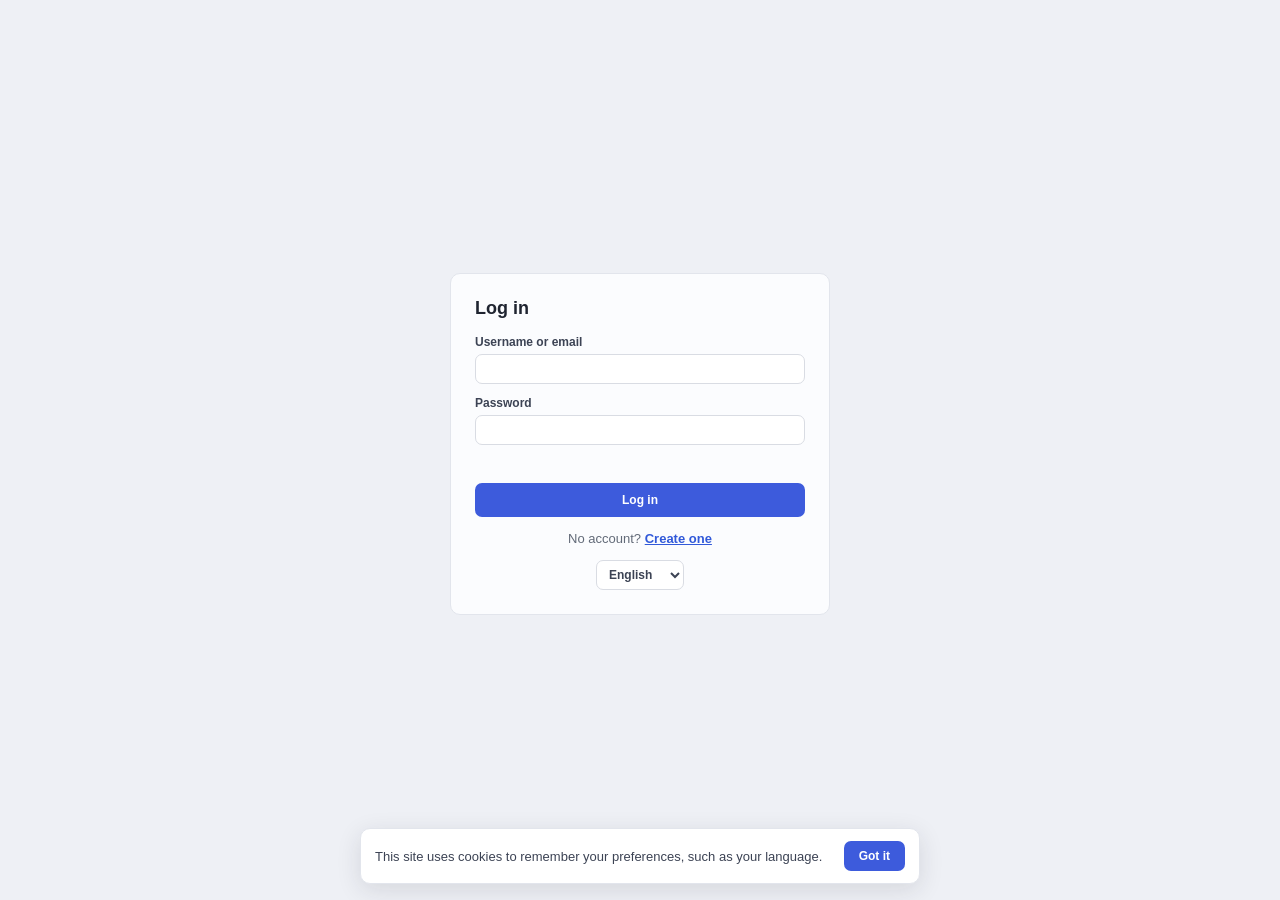
==== commit 8e9f3dea: "added langudge change possabilty" ====
--- a/src/main/resources/static/index.html
+++ b/src/main/resources/static/index.html
@@ -2,8 +2,9 @@
 <head>
     <script src="./javascript/guard.js"></script>
     <meta charset="utf-8">
+    <script src="./javascript/i18n.js"></script>
     <meta name="viewport" content="width=device-width, initial-scale=1">
-    <title>Tasks</title>
+    <title data-i18n="title.board">Tasks</title>
     <link rel="stylesheet" href="./css/style.css">
     <link rel="stylesheet" href="./css/screens.css">
 </head>
@@ -13,11 +14,13 @@
 <div class="container">
     <div class="board">
         <div class="topbar">
-            <label id="task-label">Tasks</label>
-            <a href="./index.html" class="view-tab is-active">Board</a>
-            <a href="./list.html" class="view-tab">List</a>
-            <input type="search" id="search" placeholder="Search tasks...">
-            <a href="#new-task" id="new-task-btn" class="btn btn-primary">+ New task</a>
+            <label id="task-label" data-i18n="nav.brand">Tasks</label>
+            <a href="./index.html" class="view-tab is-active" data-i18n="nav.board">Board</a>
+            <a href="./list.html" class="view-tab" data-i18n="nav.list">List</a>
+            <a href="./messages.html" class="view-tab" data-i18n="nav.messages">Messages</a>
+            <input type="search" id="search" placeholder="Search tasks..." data-i18n-placeholder="search.tasks">
+            <a href="#new-task" id="new-task-btn" class="btn btn-primary" data-i18n="btn.newTask">+ New task</a>
+            <button type="button" class="btn" id="logout-btn" onclick="logout()" data-i18n="nav.logout">Log out</button>
         </div>
 
         <div class="board-view">
@@ -25,61 +28,61 @@
             <div class="top-main-view">
                 <div class="filters">
                     <div id="priority-container" class="filter-pill">
-                        <span>Priority</span>
+                        <span data-i18n="filter.priority">Priority</span>
                         <select id="priority-selector">
-                            <option value="all">All</option>
-                            <option value="high">High</option>
-                            <option value="medium">Medium</option>
-                            <option value="low">Low</option>
+                            <option value="all" data-i18n="filter.all">All</option>
+                            <option value="high" data-i18n="priority.high">High</option>
+                            <option value="medium" data-i18n="priority.medium">Medium</option>
+                            <option value="low" data-i18n="priority.low">Low</option>
                         </select>
                     </div>
                     <div id="due-container" class="filter-pill">
-                        <span>Due</span>
+                        <span data-i18n="filter.due">Due</span>
                         <select id="Due">
-                            <option value="any">Any time</option>
-                            <option value="today">Today</option>
-                            <option value="next-week">Next Week</option>
-                            <option value="next-month">Next month</option>
-                            <option value="next-year">Next year</option>
+                            <option value="any" data-i18n="due.any">Any time</option>
+                            <option value="today" data-i18n="due.today">Today</option>
+                            <option value="next-week" data-i18n="due.nextWeek">Next Week</option>
+                            <option value="next-month" data-i18n="due.nextMonth">Next month</option>
+                            <option value="next-year" data-i18n="due.nextYear">Next year</option>
                         </select>
                     </div>
                 </div>
-                <span id="task-count">0 tasks</span>
+                <span id="task-count"></span>
             </div>
 
             <div id="task-board">
                 <section class="column" data-status="todo">
                     <header class="column-head">
                         <span class="dot dot-todo"></span>
-                        <h2>To do</h2>
+                        <h2 data-i18n="status.todo">To do</h2>
                         <span class="column-count" id="todo-count">0</span>
                     </header>
                     <div class="column-content" id="todo-content">
 
                         </div>
-                    <a href="#new-task" class="add-task">+ Add task</a>
+                    <a href="#new-task" class="add-task" data-i18n="btn.addTask">+ Add task</a>
                 </section>
 
                 <section class="column" data-status="inprogress">
                     <header class="column-head">
                         <span class="dot dot-inprogress"></span>
-                        <h2>In progress</h2>
+                        <h2 data-i18n="status.inprogress">In progress</h2>
                         <span class="column-count" id="inprogress-count">0</span>
                     </header>
                     <div class="column-content" id="inprogress-content">
                         </div>
-                    <a href="#new-task" class="add-task">+ Add task</a>
+                    <a href="#new-task" class="add-task" data-i18n="btn.addTask">+ Add task</a>
                 </section>
 
                 <section class="column" data-status="done">
                     <header class="column-head">
                         <span class="dot dot-done"></span>
-                        <h2>Done</h2>
+                        <h2 data-i18n="status.done">Done</h2>
                         <span class="column-count" id="done-count">0</span>
                     </header>
                     <div class="column-content" id="done-content">
                         </div>
-                    <a href="#new-task" class="add-task">+ Add task</a>
+                    <a href="#new-task" class="add-task" data-i18n="btn.addTask">+ Add task</a>
                 </section>
             </div>
             <!--cards added dynamically via javascript-->
@@ -93,46 +96,46 @@
     <a class="modal-backdrop" href="#"></a>
     <div class="dialog">
         <div class="dialog-head">
-            <h2>New task</h2>
+            <h2 data-i18n="modal.newTask">New task</h2>
             <a class="dialog-close" href="#">&#10005;</a>
         </div>
 
         <div class="field">
-            <label for="new-title">Title <span class="req">*</span></label>
+            <label for="new-title"><span data-i18n="field.title">Title</span> <span class="req">*</span></label>
             <input type="text" id="new-title">
         </div>
 
         <div class="field">
-            <label for="new-desc">Description</label>
-            <textarea id="new-desc" placeholder="Optional details&hellip;"></textarea>
+            <label for="new-desc" data-i18n="field.description">Description</label>
+            <textarea id="new-desc" placeholder="Optional details&hellip;" data-i18n-placeholder="field.descPlaceholder"></textarea>
         </div>
 
         <div class="field-row">
             <div class="field">
-                <label for="new-status">Status</label>
+                <label for="new-status" data-i18n="field.status">Status</label>
                 <select id="new-status">
-                    <option value="TODO">TODO</option>
-                    <option value="IN_PROGRESS">IN PROGRESS</option>
-                    <option value="DONE">DONE</option>
+                    <option value="TODO" data-i18n="status.TODO">TODO</option>
+                    <option value="IN_PROGRESS" data-i18n="status.IN_PROGRESS">IN PROGRESS</option>
+                    <option value="DONE" data-i18n="status.DONE">DONE</option>
                 </select>
             </div>
             <div class="field">
-                <label for="new-priority">Priority</label>
+                <label for="new-priority" data-i18n="field.priority">Priority</label>
                 <select id="new-priority">
-                    <option>LOW</option>
-                    <option selected>MEDIUM</option>
-                    <option>HIGH</option>
+                    <option value="LOW" data-i18n="priority.LOW">LOW</option>
+                    <option value="MEDIUM" selected data-i18n="priority.MEDIUM">MEDIUM</option>
+                    <option value="HIGH" data-i18n="priority.HIGH">HIGH</option>
                 </select>
             </div>
             <div class="field">
-                <label for="new-due">Due date</label>
+                <label for="new-due" data-i18n="field.dueDate">Due date</label>
                 <input type="date" id="new-due">
             </div>
         </div>
 
         <div class="dialog-foot">
-            <a href="#" class="btn spacer">Cancel</a>
-            <button type="button" class="btn btn-primary" onclick="submitNewTask()">Create task</button>
+            <a href="#" class="btn spacer" data-i18n="btn.cancel">Cancel</a>
+            <button type="button" class="btn btn-primary" onclick="submitNewTask()" data-i18n="btn.createTask">Create task</button>
         </div>
     </div>
 </div>
@@ -142,46 +145,46 @@
     <a class="modal-backdrop" href="#"></a>
     <div class="dialog">
         <div class="dialog-head">
-            <h2>Edit task</h2>
+            <h2 data-i18n="modal.editTask">Edit task</h2>
             <a class="dialog-close" href="#">&#10005;</a>
         </div>
 
         <div class="field">
-            <label for="edit-title">Title <span class="req">*</span></label>
+            <label for="edit-title"><span data-i18n="field.title">Title</span> <span class="req">*</span></label>
             <input type="text" id="edit-title">
         </div>
 
         <div class="field">
-            <label for="edit-desc">Description</label>
+            <label for="edit-desc" data-i18n="field.description">Description</label>
             <textarea id="edit-desc"></textarea>
         </div>
 
         <div class="field">
-            <label>Status</label>
+            <label data-i18n="field.status">Status</label>
             <div class="segmented">
                 <input type="radio" name="edit-status" id="st-todo">
-                <label for="st-todo">To do</label>
+                <label for="st-todo" data-i18n="status.todo">To do</label>
                 <input type="radio" name="edit-status" id="st-prog" checked>
-                <label for="st-prog">In progress</label>
+                <label for="st-prog" data-i18n="status.inprogress">In progress</label>
                 <input type="radio" name="edit-status" id="st-done">
-                <label for="st-done">Done</label>
+                <label for="st-done" data-i18n="status.done">Done</label>
             </div>
         </div>
 
         <div class="field-row">
             <div class="field">
-                <label>Priority</label>
+                <label data-i18n="field.priority">Priority</label>
                 <div class="segmented">
                     <input type="radio" name="edit-priority" id="pr-low">
-                    <label for="pr-low">Low</label>
+                    <label for="pr-low" data-i18n="priority.low">Low</label>
                     <input type="radio" name="edit-priority" id="pr-med" checked>
-                    <label for="pr-med">Med</label>
+                    <label for="pr-med" data-i18n="priority.med">Med</label>
                     <input type="radio" name="edit-priority" id="pr-high">
-                    <label for="pr-high">High</label>
+                    <label for="pr-high" data-i18n="priority.high">High</label>
                 </div>
             </div>
             <div class="field">
-                <label for="edit-due">Due date</label>
+                <label for="edit-due" data-i18n="field.dueDate">Due date</label>
                 <input type="date" id="edit-due">
             </div>
         </div>
@@ -189,9 +192,9 @@
         <p class="form-meta"></p>
 
         <div class="dialog-foot">
-            <a href="#delete-task" class="btn btn-link-danger">Delete</a>
-            <a href="#" class="btn spacer">Cancel</a>
-            <button type="button" class="btn btn-primary" onclick="submitEditTask()">Save</button>
+            <a href="#delete-task" class="btn btn-link-danger" data-i18n="btn.delete">Delete</a>
+            <a href="#" class="btn spacer" data-i18n="btn.cancel">Cancel</a>
+            <button type="button" class="btn btn-primary" onclick="submitEditTask()" data-i18n="btn.save">Save</button>
         </div>
     </div>
 </div>
@@ -201,19 +204,20 @@
     <a class="modal-backdrop" href="#"></a>
     <div class="dialog dialog-confirm">
         <div class="dialog-head">
-            <h2>Delete task?</h2>
-        </div>
-        <p id="delete-message">This task will be permanently deleted. This can&rsquo;t be undone.</p>
+            <h2 data-i18n="modal.deleteTask">Delete task?</h2>
+        </div>
+        <p id="delete-message" data-i18n="modal.deleteMessage">This task will be permanently deleted. This can&rsquo;t be undone.</p>
         <div class="dialog-foot">
-            <a href="#" class="btn spacer">Cancel</a>
-            <a href="#deleted" class="btn btn-danger" onclick="confirmDelete()">Delete</a>
+            <a href="#" class="btn spacer" data-i18n="btn.cancel">Cancel</a>
+            <a href="#deleted" class="btn btn-danger" onclick="confirmDelete()" data-i18n="btn.delete">Delete</a>
         </div>
     </div>
 </div>
 
 
 <!-- ============ Success toast (shown after Delete) ============ -->
-<div class="toast toast-target" id="deleted">Task deleted</div>
+<div class="toast toast-target" id="deleted" data-i18n="toast.taskDeleted">Task deleted</div>
+<script src="./javascript/common.js"></script>
 <script src="./javascript/script.js"></script>
 </body>
 </html>
--- a/src/main/resources/static/css/style.css
+++ b/src/main/resources/static/css/style.css
@@ -41,12 +41,12 @@
     color: rgb(79, 99, 209);
     font-weight: 600;
     font-size: 15px;
-    margin-right: 10px;
+    margin-inline-end: 10px;
 }
 
 #task-label::before {
     content: "\2713";
-    margin-right: 6px;
+    margin-inline-end: 6px;
 }
 
 .view-tab {
@@ -72,7 +72,7 @@
 }
 
 #search {
-    margin-left: auto;
+    margin-inline-start: auto;
     width: 280px;
     height: 30px;
     padding: 0 12px 0 28px;
@@ -92,7 +92,7 @@
 #new-task-btn {
     height: 30px;
     padding: 0 15px;
-    margin-left: 10px;
+    margin-inline-start: 10px;
     border: none;
     border-radius: 7px;
     background: #3d5bdc;
@@ -150,7 +150,7 @@
 }
 
 #task-count {
-    margin-left: auto;
+    margin-inline-start: auto;
     font-size: 12px;
     color: #8b93a1;
 }
@@ -243,6 +243,16 @@
     cursor: pointer;
 }
 
+.badge-button {
+    border: none;
+    font-family: inherit;
+    cursor: pointer;
+}
+
+.badge-button:hover {
+    filter: brightness(.93);
+}
+
 .task-card.is-dragging {
     opacity: .4;
 }
@@ -322,7 +332,7 @@
 .card-menu {
     position: absolute;
     top: 8px;
-    right: 6px;
+    inset-inline-end: 6px;
     border: none;
     background: transparent;
     color: #b6bcc7;
@@ -368,11 +378,89 @@
 
     #search {
         width: 100%;
-        margin-left: 0;
+        margin-inline-start: 0;
         order: 3;
     }
 
     #new-task-btn {
-        margin-left: auto;
+        margin-inline-start: auto;
     }
 }
+
+#logout-btn {
+    margin-inline-start: 8px;
+    cursor: pointer;
+}
+
+.owner-tag {
+    padding: 2px 6px;
+    border-radius: 4px;
+    background: #eef0f5;
+    color: #626a78;
+    font-size: 10px;
+    font-weight: 600;
+}
+
+.role-select {
+    padding: 4px 6px;
+    border: 1px solid #d9dce3;
+    border-radius: 6px;
+    background: #fff;
+    font-family: inherit;
+    font-size: 12px;
+}
+
+/* ---------- language & cookies (i18n.js) ---------- */
+
+#lang-picker {
+    height: 30px;
+    padding: 0 8px;
+    margin-inline-start: 8px;
+    border: 1px solid #d9dce3;
+    border-radius: 7px;
+    background: #fff;
+    color: #3c4354;
+    font-family: inherit;
+    font-size: 12px;
+    font-weight: 600;
+    cursor: pointer;
+}
+
+.auth-card #lang-picker {
+    display: block;
+    margin: 14px auto 0;
+}
+
+/* the search icon sits on the start side, so move it for right-to-left languages */
+[dir="rtl"] #search {
+    padding: 0 28px 0 12px;
+    background-position: right 8px center;
+}
+
+.cookie-banner {
+    position: fixed;
+    inset-inline: 16px;
+    bottom: 16px;
+    z-index: 70;
+    display: flex;
+    align-items: center;
+    gap: 12px;
+    max-width: 560px;
+    margin: 0 auto;
+    padding: 12px 14px;
+    background: #fff;
+    border: 1px solid #e2e5ec;
+    border-radius: 10px;
+    box-shadow: 0 6px 24px rgba(31, 36, 48, .12);
+}
+
+.cookie-banner p {
+    flex: 1;
+    margin: 0;
+    color: #3c4354;
+}
+
+.cookie-banner .btn {
+    flex-shrink: 0;
+    cursor: pointer;
+}
--- a/src/main/resources/static/css/screens.css
+++ b/src/main/resources/static/css/screens.css
@@ -120,42 +120,42 @@
 }
 
 .list-toolbar .btn strong {
-    margin-left: 4px;
+    margin-inline-start: 4px;
     color: #1f2430;
     font-weight: 600;
 }
 
 #result-count {
-    margin-left: auto;
+    margin-inline-start: auto;
     font-size: 12px;
     color: #8b93a1;
 }
 
-#task-list {
+#task-list, #user-list {
     width: 100%;
     border-collapse: collapse;
     font-size: 12.5px;
 }
 
-#task-list thead th {
+#task-list thead th, #user-list thead th {
     padding: 8px 10px;
     border-bottom: 1px solid #e4e7ee;
     color: #9aa1ae;
     font-size: 10.5px;
     font-weight: 600;
     letter-spacing: .6px;
-    text-align: left;
+    text-align: start;
     text-transform: uppercase;
     white-space: nowrap;
 }
 
-#task-list tbody td {
+#task-list tbody td, #user-list tbody td {
     padding: 10px;
     border-bottom: 1px solid #eef0f5;
     vertical-align: middle;
 }
 
-#task-list tbody tr:hover {
+#task-list tbody tr:hover, #user-list tbody tr:hover {
     background: #f7f8fb;
 }
 
@@ -165,7 +165,7 @@
 
 .col-actions {
     width: 62px;
-    text-align: right;
+    text-align: end;
 }
 
 .row-title {
@@ -273,7 +273,7 @@
     display: flex;
     align-items: center;
     gap: 4px;
-    margin-left: auto;
+    margin-inline-start: auto;
 }
 
 .pager a {
@@ -337,7 +337,7 @@
 }
 
 .dialog-close {
-    margin-left: auto;
+    margin-inline-start: auto;
     color: #9aa1ae;
     font-size: 15px;
     line-height: 1;
@@ -356,7 +356,7 @@
 }
 
 .dialog-foot .spacer {
-    margin-left: auto;
+    margin-inline-start: auto;
 }
 
 /* confirm dialog */
@@ -464,7 +464,7 @@
     flex: 1;
     margin: 0;
     padding: 6px 0;
-    border-left: 1px solid #d9dce3;
+    border-inline-start: 1px solid #d9dce3;
     font-size: 11.5px;
     color: #626a78;
     text-align: center;
@@ -472,7 +472,7 @@
 }
 
 .segmented label:first-of-type {
-    border-left: none;
+    border-inline-start: none;
 }
 
 .segmented input:checked + label {
@@ -491,7 +491,7 @@
 
 .toast {
     position: fixed;
-    right: 22px;
+    inset-inline-end: 22px;
     bottom: 22px;
     z-index: 60;
     display: flex;
@@ -572,7 +572,7 @@
         flex-wrap: wrap;
     }
 
-    #task-list .col-hide {
+    #task-list .col-hide, #user-list .col-hide {
         display: none;
     }
 }
--- a/src/main/resources/static/css/style.css
+++ b/src/main/resources/static/css/style.css
@@ -41,12 +41,12 @@
     color: rgb(79, 99, 209);
     font-weight: 600;
     font-size: 15px;
-    margin-right: 10px;
+    margin-inline-end: 10px;
 }
 
 #task-label::before {
     content: "\2713";
-    margin-right: 6px;
+    margin-inline-end: 6px;
 }
 
 .view-tab {
@@ -72,7 +72,7 @@
 }
 
 #search {
-    margin-left: auto;
+    margin-inline-start: auto;
     width: 280px;
     height: 30px;
     padding: 0 12px 0 28px;
@@ -92,7 +92,7 @@
 #new-task-btn {
     height: 30px;
     padding: 0 15px;
-    margin-left: 10px;
+    margin-inline-start: 10px;
     border: none;
     border-radius: 7px;
     background: #3d5bdc;
@@ -150,7 +150,7 @@
 }
 
 #task-count {
-    margin-left: auto;
+    margin-inline-start: auto;
     font-size: 12px;
     color: #8b93a1;
 }
@@ -243,6 +243,16 @@
     cursor: pointer;
 }
 
+.badge-button {
+    border: none;
+    font-family: inherit;
+    cursor: pointer;
+}
+
+.badge-button:hover {
+    filter: brightness(.93);
+}
+
 .task-card.is-dragging {
     opacity: .4;
 }
@@ -322,7 +332,7 @@
 .card-menu {
     position: absolute;
     top: 8px;
-    right: 6px;
+    inset-inline-end: 6px;
     border: none;
     background: transparent;
     color: #b6bcc7;
@@ -368,11 +378,89 @@
 
     #search {
         width: 100%;
-        margin-left: 0;
+        margin-inline-start: 0;
         order: 3;
     }
 
     #new-task-btn {
-        margin-left: auto;
+        margin-inline-start: auto;
     }
 }
+
+#logout-btn {
+    margin-inline-start: 8px;
+    cursor: pointer;
+}
+
+.owner-tag {
+    padding: 2px 6px;
+    border-radius: 4px;
+    background: #eef0f5;
+    color: #626a78;
+    font-size: 10px;
+    font-weight: 600;
+}
+
+.role-select {
+    padding: 4px 6px;
+    border: 1px solid #d9dce3;
+    border-radius: 6px;
+    background: #fff;
+    font-family: inherit;
+    font-size: 12px;
+}
+
+/* ---------- language & cookies (i18n.js) ---------- */
+
+#lang-picker {
+    height: 30px;
+    padding: 0 8px;
+    margin-inline-start: 8px;
+    border: 1px solid #d9dce3;
+    border-radius: 7px;
+    background: #fff;
+    color: #3c4354;
+    font-family: inherit;
+    font-size: 12px;
+    font-weight: 600;
+    cursor: pointer;
+}
+
+.auth-card #lang-picker {
+    display: block;
+    margin: 14px auto 0;
+}
+
+/* the search icon sits on the start side, so move it for right-to-left languages */
+[dir="rtl"] #search {
+    padding: 0 28px 0 12px;
+    background-position: right 8px center;
+}
+
+.cookie-banner {
+    position: fixed;
+    inset-inline: 16px;
+    bottom: 16px;
+    z-index: 70;
+    display: flex;
+    align-items: center;
+    gap: 12px;
+    max-width: 560px;
+    margin: 0 auto;
+    padding: 12px 14px;
+    background: #fff;
+    border: 1px solid #e2e5ec;
+    border-radius: 10px;
+    box-shadow: 0 6px 24px rgba(31, 36, 48, .12);
+}
+
+.cookie-banner p {
+    flex: 1;
+    margin: 0;
+    color: #3c4354;
+}
+
+.cookie-banner .btn {
+    flex-shrink: 0;
+    cursor: pointer;
+}
--- a/src/main/resources/static/css/screens.css
+++ b/src/main/resources/static/css/screens.css
@@ -120,42 +120,42 @@
 }
 
 .list-toolbar .btn strong {
-    margin-left: 4px;
+    margin-inline-start: 4px;
     color: #1f2430;
     font-weight: 600;
 }
 
 #result-count {
-    margin-left: auto;
+    margin-inline-start: auto;
     font-size: 12px;
     color: #8b93a1;
 }
 
-#task-list {
+#task-list, #user-list {
     width: 100%;
     border-collapse: collapse;
     font-size: 12.5px;
 }
 
-#task-list thead th {
+#task-list thead th, #user-list thead th {
     padding: 8px 10px;
     border-bottom: 1px solid #e4e7ee;
     color: #9aa1ae;
     font-size: 10.5px;
     font-weight: 600;
     letter-spacing: .6px;
-    text-align: left;
+    text-align: start;
     text-transform: uppercase;
     white-space: nowrap;
 }
 
-#task-list tbody td {
+#task-list tbody td, #user-list tbody td {
     padding: 10px;
     border-bottom: 1px solid #eef0f5;
     vertical-align: middle;
 }
 
-#task-list tbody tr:hover {
+#task-list tbody tr:hover, #user-list tbody tr:hover {
     background: #f7f8fb;
 }
 
@@ -165,7 +165,7 @@
 
 .col-actions {
     width: 62px;
-    text-align: right;
+    text-align: end;
 }
 
 .row-title {
@@ -273,7 +273,7 @@
     display: flex;
     align-items: center;
     gap: 4px;
-    margin-left: auto;
+    margin-inline-start: auto;
 }
 
 .pager a {
@@ -337,7 +337,7 @@
 }
 
 .dialog-close {
-    margin-left: auto;
+    margin-inline-start: auto;
     color: #9aa1ae;
     font-size: 15px;
     line-height: 1;
@@ -356,7 +356,7 @@
 }
 
 .dialog-foot .spacer {
-    margin-left: auto;
+    margin-inline-start: auto;
 }
 
 /* confirm dialog */
@@ -464,7 +464,7 @@
     flex: 1;
     margin: 0;
     padding: 6px 0;
-    border-left: 1px solid #d9dce3;
+    border-inline-start: 1px solid #d9dce3;
     font-size: 11.5px;
     color: #626a78;
     text-align: center;
@@ -472,7 +472,7 @@
 }
 
 .segmented label:first-of-type {
-    border-left: none;
+    border-inline-start: none;
 }
 
 .segmented input:checked + label {
@@ -491,7 +491,7 @@
 
 .toast {
     position: fixed;
-    right: 22px;
+    inset-inline-end: 22px;
     bottom: 22px;
     z-index: 60;
     display: flex;
@@ -572,7 +572,7 @@
         flex-wrap: wrap;
     }
 
-    #task-list .col-hide {
+    #task-list .col-hide, #user-list .col-hide {
         display: none;
     }
 }
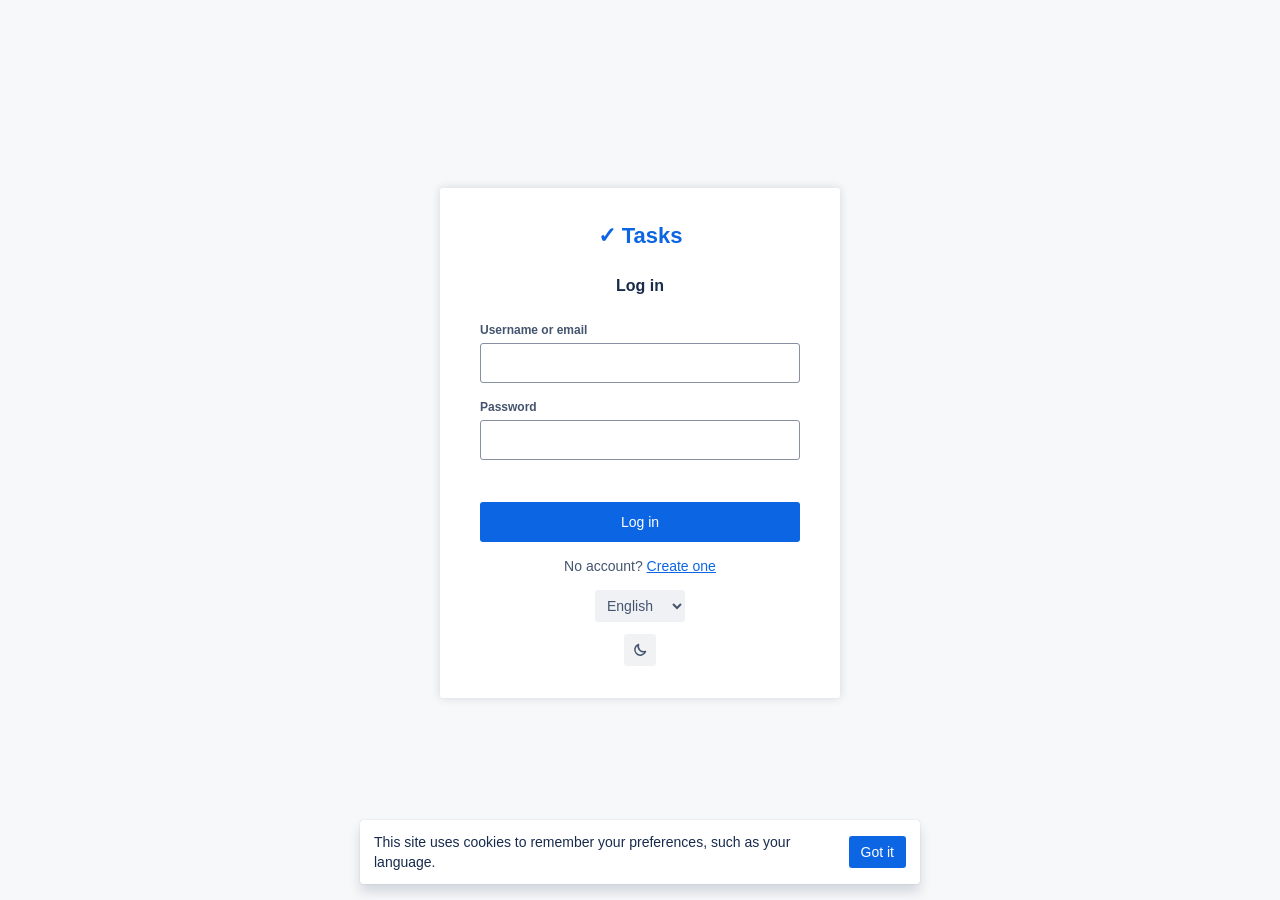
==== commit 48ee61c4: "updated the all layout to make it look look like jira, added darkmode lightmode change button, added" ====
--- a/src/main/resources/static/index.html
+++ b/src/main/resources/static/index.html
@@ -3,10 +3,13 @@
     <script src="./javascript/guard.js"></script>
     <meta charset="utf-8">
     <script src="./javascript/i18n.js"></script>
+    <script src="./javascript/theme.js"></script>
     <meta name="viewport" content="width=device-width, initial-scale=1">
     <title data-i18n="title.board">Tasks</title>
     <link rel="stylesheet" href="./css/style.css">
     <link rel="stylesheet" href="./css/screens.css">
+    <link rel="stylesheet" href="./css/jira.css">
+    <link rel="stylesheet" href="./css/sidebar.css">
 </head>
 
 <body>
@@ -218,6 +221,7 @@
 <!-- ============ Success toast (shown after Delete) ============ -->
 <div class="toast toast-target" id="deleted" data-i18n="toast.taskDeleted">Task deleted</div>
 <script src="./javascript/common.js"></script>
+<script src="./javascript/sidebar.js"></script>
 <script src="./javascript/script.js"></script>
 </body>
 </html>
--- a/src/main/resources/static/css/jira.css
+++ b/src/main/resources/static/css/jira.css
@@ -0,0 +1,1556 @@
+/* Jira-style theme. Loaded last on every page, so it overrides style.css, screens.css,
+   messages.css and auth.css without changing their structure. Colors follow Atlassian's palette. */
+
+:root {
+    --j-text: #172b4d;
+    --j-text-subtle: #44546f;
+    --j-text-subtlest: #626f86;
+    --j-border: #dcdfe4;
+    --j-border-input: #8590a2;
+    --j-bg: #ffffff;
+    --j-bg-sunken: #f7f8f9;
+    --j-bg-neutral: #091e420f;
+    --j-bg-neutral-hover: #091e4224;
+    --j-blue: #0c66e4;
+    --j-blue-hover: #0055cc;
+    --j-blue-subtle: #e9f2ff;
+    --j-blue-text: #0c66e4;
+    --j-red: #c9372c;
+    --j-red-hover: #ae2e24;
+    --j-shadow-card: 0 1px 1px #091e4240, 0 0 1px #091e424f;
+    --j-shadow-overlay: 0 8px 12px #091e4226, 0 0 1px #091e424f;
+    --j-bg-raised: #ffffff;
+    --j-bg-raised-hover: #f7f8f9;
+    --j-on-bold: #ffffff;
+    --j-red-subtle: #ffeceb;
+    --j-red-text: #ae2e24;
+    --j-green: #22a06b;
+    --j-loz-todo-bg: #dcdfe4;
+    --j-loz-todo-text: #44546f;
+    --j-loz-progress-bg: #cce0ff;
+    --j-loz-progress-text: #0055cc;
+    --j-loz-done-bg: #baf3db;
+    --j-loz-done-text: #216e4e;
+    --j-blanket: #091e427d;
+    color-scheme: light;
+    --j-radius: 3px;
+    --j-font: -apple-system, BlinkMacSystemFont, "Segoe UI", Roboto, "Noto Sans", Ubuntu, "Helvetica Neue", sans-serif;
+}
+
+/* ================= dark mode =================
+   Follows the system setting unless the user picked one with the theme button (theme.js sets data-theme). */
+
+@media (prefers-color-scheme: dark) {
+    :root:not([data-theme="light"]) {
+        --j-text: #b6c2cf;
+        --j-text-subtle: #9fadbc;
+        --j-text-subtlest: #8c9bab;
+        --j-border: #a6c5e229;
+        --j-border-input: #738496;
+        --j-bg: #1d2125;
+        --j-bg-sunken: #161a1d;
+        --j-bg-raised: #22272b;
+        --j-bg-raised-hover: #282e33;
+        --j-bg-neutral: #a1bdd914;
+        --j-bg-neutral-hover: #a6c5e229;
+        --j-blue: #579dff;
+        --j-blue-hover: #85b8ff;
+        --j-blue-subtle: #1c2b41;
+        --j-blue-text: #579dff;
+        --j-on-bold: #1d2125;
+        --j-red: #f87168;
+        --j-red-hover: #fd9891;
+        --j-red-subtle: #42221f;
+        --j-red-text: #fd9891;
+        --j-green: #4bce97;
+        --j-loz-todo-bg: #a1bdd914;
+        --j-loz-todo-text: #9fadbc;
+        --j-loz-progress-bg: #09326c;
+        --j-loz-progress-text: #85b8ff;
+        --j-loz-done-bg: #164b35;
+        --j-loz-done-text: #7ee2b8;
+        --j-blanket: #10121499;
+        --j-shadow-card: 0 1px 1px #03040480, 0 0 1px #03040480;
+        --j-shadow-overlay: 0 0 0 1px #bcd6f01f, 0 8px 12px #0304045c, 0 0 1px #03040480;
+        color-scheme: dark;
+    }
+}
+
+:root[data-theme="dark"] {
+    --j-text: #b6c2cf;
+    --j-text-subtle: #9fadbc;
+    --j-text-subtlest: #8c9bab;
+    --j-border: #a6c5e229;
+    --j-border-input: #738496;
+    --j-bg: #1d2125;
+    --j-bg-sunken: #161a1d;
+    --j-bg-raised: #22272b;
+    --j-bg-raised-hover: #282e33;
+    --j-bg-neutral: #a1bdd914;
+    --j-bg-neutral-hover: #a6c5e229;
+    --j-blue: #579dff;
+    --j-blue-hover: #85b8ff;
+    --j-blue-subtle: #1c2b41;
+    --j-blue-text: #579dff;
+    --j-on-bold: #1d2125;
+    --j-red: #f87168;
+    --j-red-hover: #fd9891;
+    --j-red-subtle: #42221f;
+    --j-red-text: #fd9891;
+    --j-green: #4bce97;
+    --j-loz-todo-bg: #a1bdd914;
+    --j-loz-todo-text: #9fadbc;
+    --j-loz-progress-bg: #09326c;
+    --j-loz-progress-text: #85b8ff;
+    --j-loz-done-bg: #164b35;
+    --j-loz-done-text: #7ee2b8;
+    --j-blanket: #10121499;
+    --j-shadow-card: 0 1px 1px #03040480, 0 0 1px #03040480;
+    --j-shadow-overlay: 0 0 0 1px #bcd6f01f, 0 8px 12px #0304045c, 0 0 1px #03040480;
+    color-scheme: dark;
+}
+
+/* ================= page frame ================= */
+
+body {
+    padding: 0;
+    background: var(--j-bg);
+    color: var(--j-text);
+    font-family: var(--j-font);
+    font-size: 14px;
+    line-height: 1.43;
+}
+
+.container {
+    max-width: none;
+}
+
+.board {
+    min-height: 100vh;
+    border: none;
+    border-radius: 0;
+    background: var(--j-bg);
+    overflow: visible;
+}
+
+/* ================= top navigation ================= */
+
+.topbar {
+    position: sticky;
+    top: 0;
+    z-index: 20;
+    height: 56px;
+    gap: 2px;
+    padding: 0 16px;
+    border-bottom: 1px solid var(--j-border);
+    background: var(--j-bg);
+}
+
+#task-label {
+    display: inline-flex;
+    align-items: center;
+    gap: 8px;
+    margin-inline-end: 16px;
+    color: var(--j-text);
+    font-size: 16px;
+    font-weight: 653;
+    letter-spacing: -.2px;
+}
+
+/* the blue Jira-like logo tile */
+#task-label::before {
+    content: "\2713";
+    display: inline-flex;
+    align-items: center;
+    justify-content: center;
+    width: 24px;
+    height: 24px;
+    margin: 0;
+    border-radius: 4px;
+    background: linear-gradient(135deg, #2684ff, #0052cc);
+    color: #fff;
+    font-size: 14px;
+    font-weight: 700;
+}
+
+.view-tab {
+    position: relative;
+    height: 56px;
+    display: inline-flex;
+    align-items: center;
+    padding: 0 10px;
+    border: none;
+    border-radius: 0;
+    color: var(--j-text-subtle);
+    font-size: 14px;
+    font-weight: 500;
+}
+
+.view-tab:hover {
+    background: transparent;
+    color: var(--j-text);
+}
+
+.view-tab:hover::after,
+.view-tab.is-active::after {
+    content: "";
+    position: absolute;
+    inset-inline: 6px;
+    bottom: 0;
+    height: 3px;
+    border-radius: 3px 3px 0 0;
+    background: var(--j-border);
+}
+
+.view-tab.is-active {
+    background: transparent;
+    color: var(--j-blue-text);
+    font-weight: 500;
+}
+
+.view-tab.is-active::after {
+    background: var(--j-blue);
+}
+
+#search {
+    width: 240px;
+    height: 32px;
+    border: 1px solid var(--j-border-input);
+    border-radius: var(--j-radius);
+    background-color: var(--j-bg);
+    color: var(--j-text);
+    font-size: 14px;
+}
+
+#search:hover {
+    background-color: var(--j-bg-sunken);
+}
+
+#search:focus {
+    border-color: var(--j-blue);
+    box-shadow: inset 0 0 0 1px var(--j-blue);
+    background-color: var(--j-bg);
+}
+
+#search::placeholder {
+    color: var(--j-text-subtlest);
+}
+
+#new-task-btn {
+    height: 32px;
+    padding: 0 12px;
+    margin-inline-start: 8px;
+    border-radius: var(--j-radius);
+    background: var(--j-blue);
+    font-size: 14px;
+    font-weight: 500;
+}
+
+#new-task-btn:hover {
+    background: var(--j-blue-hover);
+}
+
+#logout-btn,
+#lang-picker {
+    height: 32px;
+    border-radius: var(--j-radius);
+}
+
+#lang-picker {
+    border: none;
+    background: var(--j-bg-neutral);
+    color: var(--j-text-subtle);
+    font-size: 14px;
+    font-weight: 500;
+}
+
+#lang-picker:hover {
+    background: var(--j-bg-neutral-hover);
+}
+
+/* ================= buttons ================= */
+
+.btn {
+    height: 32px;
+    padding: 0 12px;
+    border: none;
+    border-radius: var(--j-radius);
+    background: var(--j-bg-neutral);
+    color: var(--j-text-subtle);
+    font-size: 14px;
+    font-weight: 500;
+}
+
+.btn:hover {
+    background: var(--j-bg-neutral-hover);
+    color: var(--j-text);
+}
+
+.btn-primary {
+    background: var(--j-blue);
+    color: var(--j-on-bold);
+}
+
+.btn-primary:hover {
+    background: var(--j-blue-hover);
+    color: var(--j-on-bold);
+}
+
+.btn-danger {
+    background: var(--j-red);
+    color: var(--j-on-bold);
+}
+
+.btn-danger:hover {
+    background: var(--j-red-hover);
+    color: var(--j-on-bold);
+}
+
+.btn-link,
+.btn-link:hover {
+    background: transparent;
+    color: var(--j-blue-text);
+}
+
+.btn-link-danger,
+.btn-link-danger:hover {
+    height: 32px;
+    padding: 0 12px;
+    background: transparent;
+    color: var(--j-red);
+}
+
+.btn-link-danger:hover {
+    background: var(--j-red-subtle);
+    text-decoration: none;
+}
+
+/* ================= board: header and filters ================= */
+
+.board-view,
+.list-view {
+    padding: 20px 40px 32px;
+}
+
+/* breadcrumb + page title, like a Jira project page */
+.board-view::before,
+.list-view::before {
+    display: block;
+    margin-bottom: 4px;
+    color: var(--j-text-subtlest);
+    font-size: 14px;
+    content: "Projects  /  Tasks";
+    white-space: pre;
+}
+
+.top-main-view,
+.list-toolbar {
+    flex-wrap: wrap;
+    gap: 8px;
+    margin-bottom: 16px;
+}
+
+.filter-pill {
+    height: 32px;
+    padding: 0 4px 0 10px;
+    border: none;
+    border-radius: var(--j-radius);
+    background: var(--j-bg-neutral);
+    color: var(--j-text-subtle);
+    font-size: 14px;
+    font-weight: 500;
+}
+
+.filter-pill:hover {
+    background: var(--j-bg-neutral-hover);
+}
+
+.filter-pill select {
+    color: var(--j-text);
+    font-size: 14px;
+    font-weight: 600;
+}
+
+#task-count,
+#result-count {
+    color: var(--j-text-subtlest);
+    font-size: 14px;
+}
+
+/* ================= board: columns ================= */
+
+/* the board fills the window under the top bar; each column has a fixed height and its cards scroll inside it */
+.board-view {
+    display: flex;
+    flex-direction: column;
+    height: calc(100vh - 56px);
+}
+
+#task-board {
+    flex: 1;
+    min-height: 0;
+    grid-template-columns: repeat(3, minmax(240px, 1fr));
+    align-items: stretch;
+    gap: 8px;
+}
+
+.column {
+    gap: 4px;
+    min-height: 0;
+    height: 100%;
+    padding: 4px;
+    border: none;
+    border-radius: 6px;
+    background: var(--j-bg-sunken);
+}
+
+.column-head {
+    gap: 6px;
+    height: 40px;
+    padding: 0 8px;
+}
+
+.column-head h2 {
+    color: var(--j-text-subtle);
+    font-size: 12px;
+    font-weight: 600;
+    letter-spacing: .3px;
+    text-transform: uppercase;
+}
+
+.column-count {
+    color: var(--j-text-subtle);
+    font-size: 12px;
+    font-weight: 600;
+}
+
+/* Jira has no colored dots; the Done column gets a green check instead */
+.dot {
+    display: none;
+}
+
+.column[data-status="done"] .column-head .column-count::after {
+    content: " \2713";
+    color: var(--j-green);
+}
+
+.column-content {
+    flex: 1;
+    min-height: 0;
+    gap: 4px;
+    /* a little room so the card shadows aren't clipped by the scroll area */
+    padding: 2px;
+    margin: -2px;
+    overflow-y: auto;
+    scrollbar-width: thin;
+}
+
+.column-head,
+.add-task {
+    flex-shrink: 0;
+}
+
+.column.drop-target {
+    border: none;
+    background: var(--j-blue-subtle);
+    box-shadow: inset 0 0 0 2px var(--j-blue);
+}
+
+.add-task {
+    justify-content: flex-start;
+    height: 32px;
+    padding: 0 8px;
+    border: none;
+    border-radius: var(--j-radius);
+    color: var(--j-text-subtle);
+    font-size: 14px;
+    font-weight: 500;
+    opacity: 0;
+}
+
+.column:hover .add-task,
+.add-task:focus {
+    opacity: 1;
+}
+
+.add-task:hover {
+    background: var(--j-bg-neutral-hover);
+    color: var(--j-text);
+}
+
+/* ================= board: issue cards ================= */
+
+.task-card {
+    padding: 12px 12px 10px;
+    border: none;
+    border-radius: var(--j-radius);
+    background: var(--j-bg);
+    box-shadow: var(--j-shadow-card);
+}
+
+.task-card:hover {
+    border: none;
+    background: var(--j-bg-raised-hover);
+    box-shadow: var(--j-shadow-card);
+}
+
+.task-title {
+    padding-inline-end: 20px;
+    color: var(--j-text);
+    font-size: 14px;
+    font-weight: 400;
+    line-height: 20px;
+    overflow-wrap: anywhere;
+}
+
+.task-desc {
+    display: -webkit-box;
+    -webkit-line-clamp: 2;
+    -webkit-box-orient: vertical;
+    overflow: hidden;
+    margin-top: 2px;
+    color: var(--j-text-subtlest);
+    font-size: 12px;
+}
+
+.task-meta {
+    gap: 6px;
+    margin-top: 10px;
+    flex-wrap: wrap;
+}
+
+.card-menu {
+    top: 8px;
+    opacity: 0;
+    color: var(--j-text-subtle);
+    font-size: 16px;
+}
+
+.task-card:hover .card-menu {
+    opacity: 1;
+}
+
+.card-menu:hover {
+    background: var(--j-bg-neutral-hover);
+    color: var(--j-text);
+}
+
+/* issue type icon + key, e.g. [✓] TASK-12 */
+.issue-type {
+    display: inline-flex;
+    align-items: center;
+    justify-content: center;
+    flex-shrink: 0;
+    width: 16px;
+    height: 16px;
+    border-radius: 2px;
+    background: #4bade8;
+    color: #fff;
+    font-size: 10px;
+    font-weight: 700;
+    line-height: 1;
+}
+
+.issue-key {
+    color: var(--j-text-subtle);
+    font-size: 12px;
+    font-weight: 600;
+    white-space: nowrap;
+}
+
+.column[data-status="done"] .task-card {
+    background: var(--j-bg);
+}
+
+.column[data-status="done"] .task-title,
+.column[data-status="done"] .task-desc {
+    color: var(--j-text);
+    text-decoration: none;
+}
+
+.column[data-status="done"] .issue-key {
+    text-decoration: line-through;
+}
+
+.task-meta .spacer {
+    margin-inline-start: auto;
+}
+
+/* due date as a small lozenge */
+.due {
+    padding: 0 4px;
+    border-radius: var(--j-radius);
+    background: var(--j-bg-neutral);
+    color: var(--j-text-subtle);
+    font-size: 12px;
+    font-weight: 600;
+}
+
+.due::before {
+    content: none;
+}
+
+.due.overdue {
+    background: var(--j-red-subtle);
+    color: var(--j-red-text);
+}
+
+/* ================= priority icons (replace the colored badges) ================= */
+
+.badge,
+.badge-high,
+.badge-medium,
+.badge-low {
+    display: inline-flex;
+    align-items: center;
+    gap: 4px;
+    padding: 2px;
+    border-radius: var(--j-radius);
+    background: transparent;
+    color: var(--j-text-subtle);
+    font-size: 12px;
+    font-weight: 400;
+    letter-spacing: 0;
+}
+
+.badge-button:hover {
+    filter: none;
+    background: var(--j-bg-neutral-hover);
+}
+
+.priority-icon {
+    width: 16px;
+    height: 16px;
+    flex-shrink: 0;
+}
+
+/* on cards only the icon is shown, like Jira; the label stays in the tooltip and the list view */
+.task-card .priority-label {
+    display: none;
+}
+
+/* ================= avatars ================= */
+
+.avatar,
+.j-avatar {
+    display: inline-flex;
+    align-items: center;
+    justify-content: center;
+    flex-shrink: 0;
+    width: 24px;
+    height: 24px;
+    border-radius: 50%;
+    color: #fff;
+    font-size: 10px;
+    font-weight: 700;
+    line-height: 1;
+}
+
+.avatar {
+    width: 32px;
+    height: 32px;
+    background: var(--j-blue);
+    color: var(--j-on-bold);
+    font-size: 12px;
+}
+
+.owner-tag {
+    padding: 0 4px;
+    border-radius: var(--j-radius);
+    background: var(--j-bg-neutral);
+    color: var(--j-text-subtle);
+    font-size: 12px;
+    font-weight: 500;
+}
+
+/* ================= list view (Jira's issue navigator) ================= */
+
+#task-list, #user-list {
+    font-size: 14px;
+}
+
+#task-list thead th, #user-list thead th {
+    padding: 8px;
+    border-bottom: 2px solid var(--j-border);
+    color: var(--j-text-subtle);
+    font-size: 12px;
+    font-weight: 600;
+    letter-spacing: 0;
+    text-transform: none;
+}
+
+#task-list tbody td, #user-list tbody td {
+    padding: 8px;
+    border-bottom: 1px solid var(--j-border);
+}
+
+#task-list tbody tr:hover, #user-list tbody tr:hover {
+    background: var(--j-bg-sunken);
+}
+
+.row-title {
+    display: flex;
+    align-items: center;
+    gap: 8px;
+    color: var(--j-text);
+    font-size: 14px;
+    font-weight: 400;
+}
+
+.row-title .issue-key {
+    color: var(--j-blue-text);
+    font-weight: 500;
+}
+
+.row-desc {
+    margin-inline-start: 24px;
+    color: var(--j-text-subtlest);
+    font-size: 12px;
+}
+
+tr.is-done .row-title {
+    color: var(--j-text);
+    text-decoration: none;
+}
+
+tr.is-done .row-title .issue-key {
+    text-decoration: line-through;
+}
+
+.cell-due.overdue {
+    color: var(--j-red);
+}
+
+.row-check {
+    accent-color: var(--j-blue);
+}
+
+.row-action {
+    padding: 4px 6px;
+    color: var(--j-text-subtle);
+    font-size: 14px;
+}
+
+.row-action:hover {
+    background: var(--j-bg-neutral-hover);
+    color: var(--j-text);
+}
+
+/* sortable column header (Due) */
+.th-sort {
+    display: inline-flex;
+    align-items: center;
+    gap: 4px;
+    margin: -4px -6px;
+    padding: 4px 6px;
+    border: none;
+    border-radius: var(--j-radius);
+    background: transparent;
+    color: inherit;
+    font: inherit;
+    cursor: pointer;
+}
+
+.th-sort:hover {
+    background: var(--j-bg-neutral-hover);
+    color: var(--j-text);
+}
+
+.sort-arrow {
+    color: var(--j-blue);
+    font-size: 14px;
+    line-height: 1;
+}
+
+th[aria-sort="none"] .sort-arrow {
+    color: var(--j-text-subtlest);
+    opacity: .6;
+}
+
+/* hover menus in the list view: "···" (Edit / Delete) and Priority (High / Medium / Low) */
+#task-list .col-actions {
+    width: 48px;
+}
+
+.hover-menu {
+    position: relative;
+    display: inline-block;
+}
+
+.row-more {
+    display: inline-flex;
+    align-items: center;
+    justify-content: center;
+    width: 32px;
+    height: 32px;
+    padding: 0;
+    border: none;
+    border-radius: var(--j-radius);
+    background: transparent;
+    color: var(--j-text-subtle);
+    font-size: 18px;
+    font-weight: 700;
+    line-height: 1;
+    cursor: pointer;
+}
+
+.priority-trigger {
+    height: 32px;
+    padding: 0 6px;
+    border: none;
+    cursor: pointer;
+}
+
+.priority-trigger .priority-label {
+    color: var(--j-text);
+    font-size: 14px;
+}
+
+.hover-menu:hover .row-more,
+.hover-menu:focus-within .row-more {
+    background: var(--j-text);
+    color: var(--j-bg);
+}
+
+.hover-menu:hover .priority-trigger,
+.hover-menu:focus-within .priority-trigger {
+    background: var(--j-bg-neutral-hover);
+}
+
+.row-menu {
+    position: absolute;
+    top: 100%;
+    inset-inline-end: 0;
+    z-index: 10;
+    display: none;
+    min-width: 140px;
+    margin-top: 4px;
+    padding: 4px 0;
+    border-radius: var(--j-radius);
+    background: var(--j-bg);
+    box-shadow: var(--j-shadow-overlay);
+    text-align: start;
+}
+
+/* invisible strip over the 4px gap, so the menu stays open while the mouse moves into it */
+.row-menu::before {
+    content: "";
+    position: absolute;
+    inset-inline: 0;
+    top: -6px;
+    height: 6px;
+}
+
+.hover-menu-start .row-menu {
+    inset-inline-start: 0;
+    inset-inline-end: auto;
+}
+
+.hover-menu:hover .row-menu,
+.hover-menu:focus-within .row-menu {
+    display: block;
+}
+
+.row-menu .row-action,
+.row-menu .menu-item {
+    display: flex;
+    align-items: center;
+    gap: 8px;
+    width: 100%;
+    padding: 8px 16px;
+    border: none;
+    border-radius: 0;
+    background: transparent;
+    color: var(--j-text);
+    font: inherit;
+    font-size: 14px;
+    text-align: start;
+    text-decoration: none;
+    white-space: nowrap;
+    cursor: pointer;
+}
+
+.row-menu .row-action:hover,
+.row-menu .row-action:focus-visible,
+.row-menu .menu-item:hover,
+.row-menu .menu-item:focus-visible {
+    background: var(--j-bg-neutral);
+    outline: none;
+    box-shadow: inset 2px 0 0 var(--j-blue);
+}
+
+.row-menu .menu-item.is-current {
+    background: var(--j-blue-subtle);
+    color: var(--j-blue-text);
+    font-weight: 600;
+}
+
+.row-menu .row-action-danger {
+    color: var(--j-red);
+}
+
+/* Status and Due triggers look like plain text until hovered */
+.status-trigger,
+.due-trigger {
+    display: inline-flex;
+    align-items: center;
+    gap: 6px;
+    height: 32px;
+    margin-inline-start: -6px;
+    padding: 0 6px;
+    border: none;
+    border-radius: var(--j-radius);
+    background: transparent;
+    color: inherit;
+    font: inherit;
+    cursor: pointer;
+}
+
+.hover-menu:hover .status-trigger,
+.hover-menu:focus-within .status-trigger,
+.hover-menu:hover .due-trigger,
+.hover-menu:focus-within .due-trigger {
+    background: var(--j-bg-neutral-hover);
+}
+
+.trigger-chevron {
+    color: var(--j-text-subtle);
+    font-size: 10px;
+}
+
+.cell-due.overdue .due-trigger {
+    color: var(--j-red);
+    font-weight: 600;
+}
+
+/* faded date on the right of each quick choice, e.g. "Tomorrow   Oct 6" */
+.menu-item-hint {
+    margin-inline-start: auto;
+    padding-inline-start: 16px;
+    color: var(--j-text-subtlest);
+    font-size: 12px;
+}
+
+.row-menu .menu-item.is-current .menu-item-hint {
+    color: var(--j-blue-text);
+}
+
+/* the date field at the bottom of the Due menu */
+.menu-date {
+    display: flex;
+    flex-direction: column;
+    gap: 4px;
+    margin-top: 4px;
+    padding: 8px 16px 8px;
+    border-top: 1px solid var(--j-border);
+    color: var(--j-text-subtle);
+    font-size: 12px;
+    font-weight: 600;
+}
+
+.menu-date input {
+    height: 32px;
+    padding: 0 6px;
+    border: 1px solid var(--j-border-input);
+    border-radius: var(--j-radius);
+    color: var(--j-text);
+    font: inherit;
+    font-size: 14px;
+    font-weight: 400;
+}
+
+.menu-date input:focus {
+    border-color: var(--j-blue);
+    box-shadow: inset 0 0 0 1px var(--j-blue);
+    outline: none;
+}
+
+/* status lozenges */
+.status {
+    padding: 0 4px;
+    border-radius: var(--j-radius);
+    font-size: 11px;
+    font-weight: 700;
+    line-height: 16px;
+    letter-spacing: 0;
+    text-transform: uppercase;
+}
+
+.status-todo {
+    background: var(--j-loz-todo-bg);
+    color: var(--j-loz-todo-text);
+}
+
+.status-inprogress {
+    background: var(--j-loz-progress-bg);
+    color: var(--j-loz-progress-text);
+}
+
+.status-done {
+    background: var(--j-loz-done-bg);
+    color: var(--j-loz-done-text);
+}
+
+.role-select {
+    height: 32px;
+    border: 1px solid var(--j-border-input);
+    border-radius: var(--j-radius);
+    font-size: 14px;
+}
+
+.list-footer {
+    color: var(--j-text-subtle);
+    font-size: 14px;
+}
+
+.rows-per-page select {
+    color: var(--j-text);
+    font-size: 14px;
+}
+
+.pager a {
+    min-width: 32px;
+    padding: 6px 8px;
+    border-radius: var(--j-radius);
+    color: var(--j-text-subtle);
+    text-align: center;
+}
+
+.pager a:hover {
+    background: var(--j-bg-neutral-hover);
+}
+
+.pager a.is-current {
+    background: var(--j-text);
+    color: var(--j-bg);
+}
+
+/* ================= modals ================= */
+
+.modal-backdrop {
+    background: var(--j-blanket);
+}
+
+.dialog {
+    max-width: 600px;
+    padding: 24px;
+    border-radius: 3px;
+    box-shadow: var(--j-shadow-overlay);
+}
+
+.dialog-confirm {
+    max-width: 400px;
+}
+
+.dialog-head {
+    margin-bottom: 20px;
+}
+
+.dialog-head h2 {
+    color: var(--j-text);
+    font-size: 20px;
+    font-weight: 500;
+}
+
+.dialog-close {
+    display: inline-flex;
+    align-items: center;
+    justify-content: center;
+    width: 32px;
+    height: 32px;
+    margin-top: -4px;
+    border-radius: var(--j-radius);
+    color: var(--j-text-subtle);
+    font-size: 16px;
+}
+
+.dialog-close:hover {
+    background: var(--j-bg-neutral-hover);
+}
+
+.dialog-confirm p {
+    color: var(--j-text);
+    font-size: 14px;
+}
+
+.dialog-foot {
+    margin-top: 24px;
+}
+
+/* ================= forms ================= */
+
+.field {
+    margin-bottom: 16px;
+}
+
+.field > label {
+    margin-bottom: 4px;
+    color: var(--j-text-subtle);
+    font-size: 12px;
+    font-weight: 600;
+}
+
+.field .req {
+    color: var(--j-red);
+}
+
+.field input[type="text"],
+.field input[type="date"],
+.field input[type="email"],
+.field input[type="password"],
+.field textarea,
+.field select {
+    min-height: 40px;
+    padding: 8px 6px;
+    border: 1px solid var(--j-border-input);
+    border-radius: var(--j-radius);
+    background: var(--j-bg);
+    color: var(--j-text);
+    font-size: 14px;
+}
+
+.field textarea {
+    min-height: 80px;
+}
+
+/* single-line inputs and the segmented control share one height, so fields side by side line up */
+.field input[type="text"],
+.field input[type="date"],
+.field input[type="email"],
+.field input[type="password"],
+.field select {
+    height: 40px;
+    padding-block: 0;
+}
+
+.field input:hover,
+.field textarea:hover,
+.field select:hover {
+    background: var(--j-bg-sunken);
+}
+
+.field input:focus,
+.field textarea:focus,
+.field select:focus,
+.field input[type="text"]:focus,
+.field input[type="email"]:focus,
+.field input[type="password"]:focus {
+    border-color: var(--j-blue);
+    box-shadow: inset 0 0 0 1px var(--j-blue);
+    background: var(--j-bg);
+}
+
+.field.has-error input,
+.field.has-error textarea {
+    border-color: var(--j-red);
+}
+
+.field-error {
+    color: var(--j-red);
+    font-size: 12px;
+}
+
+.segmented {
+    height: 40px;
+    border: 1px solid var(--j-border-input);
+    border-radius: var(--j-radius);
+}
+
+.segmented label {
+    display: flex;
+    align-items: center;
+    justify-content: center;
+    padding: 0;
+    border-inline-start-color: var(--j-border);
+    color: var(--j-text-subtle);
+    font-size: 14px;
+}
+
+.segmented input:checked + label {
+    background: var(--j-blue-subtle);
+    color: var(--j-blue-text);
+}
+
+.form-meta {
+    color: var(--j-text-subtlest);
+    font-size: 12px;
+}
+
+/* ================= toast (Jira flag) ================= */
+
+.toast {
+    padding: 16px;
+    border-radius: 3px;
+    background: var(--j-bg);
+    color: var(--j-text);
+    font-size: 14px;
+    font-weight: 600;
+    box-shadow: var(--j-shadow-overlay);
+}
+
+.toast::before {
+    color: var(--j-green);
+    font-size: 16px;
+}
+
+/* ================= empty state ================= */
+
+.empty-icon {
+    border-radius: 6px;
+    background: var(--j-blue-subtle);
+    color: var(--j-blue);
+}
+
+.empty-state h2 {
+    font-size: 20px;
+    font-weight: 500;
+}
+
+.empty-state p {
+    color: var(--j-text-subtle);
+    font-size: 14px;
+}
+
+/* ================= cookie banner ================= */
+
+.cookie-banner {
+    border: none;
+    border-radius: 3px;
+    box-shadow: var(--j-shadow-overlay);
+}
+
+.cookie-banner p {
+    color: var(--j-text);
+}
+
+/* ================= messages page ================= */
+
+.messages-view {
+    grid-template-columns: 320px 1fr;
+    height: calc(100vh - 56px);
+}
+
+.conversations-head h2 {
+    min-width: 0;
+    overflow: hidden;
+    text-overflow: ellipsis;
+    white-space: nowrap;
+}
+
+.conversations {
+    border-inline-end: 1px solid var(--j-border);
+    background: var(--j-bg-sunken);
+}
+
+.conversations-head {
+    border-bottom: 1px solid var(--j-border);
+}
+
+.conversations-head h2 {
+    color: var(--j-text-subtle);
+    font-size: 12px;
+    font-weight: 600;
+    text-transform: uppercase;
+}
+
+#new-conversation {
+    flex-shrink: 0;
+    max-width: none;
+    height: 32px;
+    padding: 0 8px;
+    border: none;
+    border-radius: var(--j-radius);
+    background: var(--j-bg-neutral);
+    color: var(--j-text-subtle);
+    font-size: 14px;
+    font-weight: 500;
+}
+
+#new-conversation:hover {
+    background: var(--j-bg-neutral-hover);
+}
+
+#new-conversation:focus-visible {
+    outline: 2px solid var(--j-blue);
+    outline-offset: 1px;
+}
+
+.conversation {
+    border-radius: var(--j-radius);
+}
+
+.conversation:hover {
+    background: var(--j-bg-neutral);
+}
+
+.conversation.is-active {
+    background: var(--j-blue-subtle);
+    box-shadow: inset 2px 0 0 var(--j-blue);
+}
+
+.conversation-name {
+    color: var(--j-text);
+    font-weight: 500;
+}
+
+.conversation-preview,
+.conversation-time {
+    color: var(--j-text-subtlest);
+}
+
+.thread {
+    background: var(--j-bg);
+}
+
+.thread-head {
+    border-bottom: 1px solid var(--j-border);
+}
+
+.thread-head h2 {
+    font-size: 16px;
+    font-weight: 500;
+}
+
+/* messages look like Jira comments: avatar-less, flat, with a light card behind other people's */
+.bubble {
+    border: none;
+    border-radius: 6px;
+    background: var(--j-bg-sunken);
+    color: var(--j-text);
+    box-shadow: var(--j-shadow-card);
+}
+
+.message.is-mine .bubble {
+    border-radius: 6px;
+    background: var(--j-blue);
+}
+
+.day-divider span {
+    border-radius: var(--j-radius);
+    background: var(--j-bg-neutral);
+    color: var(--j-text-subtle);
+    font-size: 12px;
+    font-weight: 600;
+}
+
+.compose {
+    border-top: 1px solid var(--j-border);
+}
+
+#compose-text {
+    min-height: 40px;
+    border: 1px solid var(--j-border-input);
+    border-radius: var(--j-radius);
+    font-size: 14px;
+}
+
+#compose-text:focus {
+    border-color: var(--j-blue);
+    box-shadow: inset 0 0 0 1px var(--j-blue);
+}
+
+#compose-send {
+    height: 40px;
+}
+
+/* ================= login / signup ================= */
+
+.auth-page {
+    background: var(--j-bg-sunken);
+}
+
+.auth-card {
+    max-width: 400px;
+    padding: 32px 40px;
+    border: none;
+    border-radius: 3px;
+    background: var(--j-bg);
+    box-shadow: 0 0 10px #091e4226;
+}
+
+/* logo above the form */
+.auth-card::before {
+    content: "\2713  Tasks";
+    display: block;
+    margin-bottom: 24px;
+    color: var(--j-blue);
+    font-size: 22px;
+    font-weight: 700;
+    text-align: center;
+    white-space: pre;
+}
+
+.auth-card h1 {
+    margin-bottom: 24px;
+    color: var(--j-text);
+    font-size: 16px;
+    font-weight: 600;
+    text-align: center;
+}
+
+.auth-card .btn-primary {
+    height: 40px;
+}
+
+.auth-error {
+    color: var(--j-red);
+    font-size: 14px;
+}
+
+.auth-switch {
+    color: var(--j-text-subtle);
+}
+
+.auth-switch a {
+    color: var(--j-blue-text);
+    font-weight: 400;
+}
+
+/* ================= responsive ================= */
+
+@media (max-width: 860px) {
+    .board-view,
+    .list-view {
+        padding: 16px;
+    }
+
+    /* stacked columns on phones: let the page scroll instead of each column */
+    .board-view {
+        height: auto;
+    }
+
+    #task-board {
+        grid-template-columns: 1fr;
+    }
+
+    .column {
+        height: auto;
+        min-height: 0;
+    }
+
+    .column-content {
+        overflow-y: visible;
+    }
+
+    .add-task {
+        opacity: 1;
+    }
+
+    .topbar {
+        position: static;
+        height: auto;
+        padding: 8px 16px;
+    }
+
+    .view-tab {
+        height: 40px;
+    }
+}
+
+@media (max-width: 700px) {
+    .messages-view {
+        grid-template-columns: 1fr;
+        height: calc(100vh - 120px);
+    }
+}
+
+
+/* ================= surfaces that the older stylesheets paint white =================
+   (needed for dark mode; in light mode these resolve to the same colors as before) */
+
+.dialog,
+.row-menu,
+.toast,
+.cookie-banner,
+.auth-card,
+.task-card,
+.column[data-status="done"] .task-card {
+    background: var(--j-bg-raised);
+}
+
+.task-card:hover {
+    background: var(--j-bg-raised-hover);
+}
+
+.thread-head,
+.compose,
+.role-select,
+.menu-date input,
+#compose-text,
+#search {
+    background-color: var(--j-bg);
+    color: var(--j-text);
+}
+
+.role-select {
+    border-color: var(--j-border-input);
+}
+
+.message.is-mine .bubble {
+    color: var(--j-on-bold);
+}
+
+.message-time,
+.thread-start,
+.conversation-empty,
+.cell-empty {
+    color: var(--j-text-subtlest);
+}
+
+.thread-empty h2,
+.dialog-head h2,
+.empty-state h2,
+#task-list tbody td,
+#user-list tbody td {
+    color: var(--j-text);
+}
+
+.dialog-close,
+.list-toolbar .btn {
+    color: var(--j-text-subtle);
+}
+
+.list-toolbar .btn strong {
+    color: var(--j-text);
+}
+
+/* ================= theme toggle button (theme.js) ================= */
+
+#theme-toggle {
+    display: inline-flex;
+    align-items: center;
+    justify-content: center;
+    width: 32px;
+    height: 32px;
+    margin-inline-start: 8px;
+    padding: 0;
+    border: none;
+    border-radius: var(--j-radius);
+    background: var(--j-bg-neutral);
+    color: var(--j-text-subtle);
+    cursor: pointer;
+}
+
+#theme-toggle:hover {
+    background: var(--j-bg-neutral-hover);
+    color: var(--j-text);
+}
+
+#theme-toggle svg {
+    width: 16px;
+    height: 16px;
+}
+
+.auth-card #theme-toggle {
+    display: flex;
+    margin: 12px auto 0;
+}
+
+.column[data-status="done"] .task-card:hover {
+    background: var(--j-bg-raised-hover);
+}
+
+#new-task-btn,
+#new-task-btn:hover {
+    color: var(--j-on-bold);
+}
--- a/src/main/resources/static/css/sidebar.css
+++ b/src/main/resources/static/css/sidebar.css
@@ -0,0 +1,362 @@
+/* Project sidebar built by javascript/sidebar.js. Load after jira.css.
+   The fallbacks after each var() keep it working if jira.css is removed. */
+
+:root {
+    --sidebar-width: 240px;
+    --sidebar-collapsed-width: 56px;
+}
+
+.sidebar {
+    position: fixed;
+    top: 0;
+    bottom: 0;
+    inset-inline-start: 0;
+    z-index: 40;
+    display: flex;
+    flex-direction: column;
+    width: var(--sidebar-width);
+    border-inline-end: 1px solid var(--j-border, #dcdfe4);
+    background: var(--j-bg-sunken, #f7f8f9);
+    color: var(--j-text-subtle, #44546f);
+    font-family: var(--j-font, inherit);
+    transition: width .15s ease;
+}
+
+body.has-sidebar .container {
+    margin-inline-start: var(--sidebar-width);
+    transition: margin .15s ease;
+}
+
+/* the sidebar replaces the Board / List / Messages / Users tabs in the top bar */
+body.has-sidebar .topbar .view-tab {
+    display: none;
+}
+
+/* ---------- project header ---------- */
+
+.sidebar-project {
+    display: flex;
+    align-items: center;
+    gap: 10px;
+    height: 56px;
+    padding: 0 12px;
+    border-bottom: 1px solid var(--j-border, #dcdfe4);
+}
+
+.sidebar-project-icon {
+    display: inline-flex;
+    align-items: center;
+    justify-content: center;
+    flex-shrink: 0;
+    width: 32px;
+    height: 32px;
+    border-radius: 4px;
+    background: linear-gradient(135deg, #2684ff, #0052cc);
+    color: #fff;
+    font-size: 16px;
+    font-weight: 700;
+}
+
+.sidebar-project-name {
+    color: var(--j-text, #172b4d);
+    font-size: 14px;
+    font-weight: 600;
+}
+
+.sidebar-project-type {
+    color: var(--j-text-subtlest, #626f86);
+    font-size: 12px;
+}
+
+/* ---------- sections and links ---------- */
+
+.sidebar-scroll {
+    flex: 1;
+    overflow-y: auto;
+    padding: 8px;
+}
+
+.sidebar-section + .sidebar-section {
+    margin-top: 16px;
+}
+
+.sidebar-heading {
+    margin: 8px 8px 4px;
+    color: var(--j-text-subtlest, #626f86);
+    font-size: 11px;
+    font-weight: 700;
+    letter-spacing: .3px;
+    text-transform: uppercase;
+}
+
+.sidebar ul {
+    margin: 0;
+    padding: 0;
+    list-style: none;
+}
+
+.sidebar-link {
+    position: relative;
+    display: flex;
+    align-items: center;
+    gap: 10px;
+    height: 36px;
+    padding: 0 8px;
+    border-radius: 3px;
+    color: var(--j-text-subtle, #44546f);
+    font-size: 14px;
+    font-weight: 500;
+    text-decoration: none;
+    white-space: nowrap;
+}
+
+.sidebar-link:hover {
+    background: var(--j-bg-neutral-hover, #091e4224);
+    color: var(--j-text, #172b4d);
+}
+
+.sidebar-link.is-active {
+    background: var(--j-blue-subtle, #e9f2ff);
+    color: var(--j-blue-text, #0c66e4);
+}
+
+/* blue bar on the active item, like Jira */
+.sidebar-link.is-active::before {
+    content: "";
+    position: absolute;
+    top: 8px;
+    bottom: 8px;
+    inset-inline-start: 0;
+    width: 3px;
+    border-radius: 0 3px 3px 0;
+    background: var(--j-blue, #0c66e4);
+}
+
+.sidebar-icon {
+    flex-shrink: 0;
+    width: 16px;
+    height: 16px;
+}
+
+.sidebar-text {
+    overflow: hidden;
+    text-overflow: ellipsis;
+}
+
+.sidebar-soon {
+    margin-inline-start: auto;
+    padding: 0 4px;
+    border-radius: 3px;
+    background: var(--j-bg-neutral, #091e420f);
+    color: var(--j-text-subtlest, #626f86);
+    font-size: 11px;
+    font-weight: 700;
+    line-height: 16px;
+    text-transform: uppercase;
+}
+
+.sidebar-footer {
+    padding: 8px !important;
+    border-top: 1px solid var(--j-border, #dcdfe4);
+}
+
+/* ---------- collapse button (sits on the sidebar's edge) ---------- */
+
+.sidebar-collapse {
+    position: absolute;
+    top: 68px;
+    inset-inline-end: -12px;
+    display: inline-flex;
+    align-items: center;
+    justify-content: center;
+    width: 24px;
+    height: 24px;
+    padding: 0;
+    border: none;
+    border-radius: 50%;
+    background: var(--j-bg, #fff);
+    color: var(--j-text-subtle, #44546f);
+    box-shadow: 0 0 0 1px #091e4224, 0 2px 4px #091e4226;
+    cursor: pointer;
+    opacity: 0;
+    transition: opacity .15s;
+}
+
+.sidebar:hover .sidebar-collapse,
+.sidebar-collapse:focus-visible {
+    opacity: 1;
+}
+
+.sidebar-collapse:hover {
+    background: var(--j-blue, #0c66e4);
+    color: var(--j-on-bold, #fff);
+}
+
+.sidebar-collapse .sidebar-icon {
+    width: 12px;
+    height: 12px;
+    transition: transform .15s;
+}
+
+[dir="rtl"] .sidebar-collapse .sidebar-icon {
+    transform: scaleX(-1);
+}
+
+/* ---------- collapsed: icons only ---------- */
+
+body.sidebar-collapsed .sidebar {
+    width: var(--sidebar-collapsed-width);
+}
+
+body.sidebar-collapsed .container {
+    margin-inline-start: var(--sidebar-collapsed-width);
+}
+
+body.sidebar-collapsed .sidebar .sidebar-text,
+body.sidebar-collapsed .sidebar .sidebar-soon {
+    display: none;
+}
+
+body.sidebar-collapsed .sidebar-link {
+    justify-content: center;
+}
+
+body.sidebar-collapsed .sidebar-collapse .sidebar-icon {
+    transform: scaleX(-1);
+}
+
+[dir="rtl"] body.sidebar-collapsed .sidebar-collapse .sidebar-icon {
+    transform: none;
+}
+
+/* ---------- small screens: the sidebar slides over the page ---------- */
+
+.sidebar-menu-btn {
+    display: none;
+    align-items: center;
+    justify-content: center;
+    width: 32px;
+    height: 32px;
+    padding: 0;
+    margin-inline-end: 4px;
+    border: none;
+    border-radius: 3px;
+    background: transparent;
+    color: var(--j-text-subtle, #44546f);
+    cursor: pointer;
+}
+
+.sidebar-menu-btn:hover {
+    background: var(--j-bg-neutral-hover, #091e4224);
+}
+
+.sidebar-menu-btn .sidebar-icon {
+    width: 20px;
+    height: 20px;
+}
+
+.sidebar-backdrop {
+    display: none;
+}
+
+@media (max-width: 860px) {
+    body.has-sidebar .container,
+    body.sidebar-collapsed .container {
+        margin-inline-start: 0;
+    }
+
+    .sidebar-menu-btn {
+        display: inline-flex;
+    }
+
+    .sidebar,
+    body.sidebar-collapsed .sidebar {
+        width: var(--sidebar-width);
+        transform: translateX(-100%);
+        transition: transform .2s ease;
+        box-shadow: none;
+    }
+
+    [dir="rtl"] .sidebar {
+        transform: translateX(100%);
+    }
+
+    body.sidebar-open .sidebar {
+        transform: none;
+        box-shadow: 0 8px 24px #091e4240;
+    }
+
+    /* always show labels in the slide-over, even if collapsed on desktop */
+    body.sidebar-collapsed .sidebar .sidebar-text,
+    body.sidebar-collapsed .sidebar .sidebar-soon {
+        display: revert;
+    }
+
+    body.sidebar-collapsed .sidebar-link {
+        justify-content: flex-start;
+    }
+
+    .sidebar-collapse {
+        display: none;
+    }
+
+    body.sidebar-open .sidebar-backdrop {
+        display: block;
+        position: fixed;
+        inset: 0;
+        z-index: 39;
+        background: var(--j-blanket, #091e427d);
+    }
+}
+
+/* ---------- placeholder pages (backlog.html, timeline.html, ...) ---------- */
+
+.placeholder-view {
+    padding: 20px 40px 32px;
+}
+
+.placeholder-view h1 {
+    margin: 0 0 24px;
+    color: var(--j-text, #172b4d);
+    font-size: 24px;
+    font-weight: 500;
+}
+
+.placeholder-card {
+    display: flex;
+    flex-direction: column;
+    align-items: center;
+    gap: 8px;
+    max-width: 520px;
+    margin: 40px auto;
+    padding: 40px 24px;
+    border: 2px dashed var(--j-border, #dcdfe4);
+    border-radius: 6px;
+    text-align: center;
+}
+
+.placeholder-card .sidebar-icon {
+    width: 40px;
+    height: 40px;
+    margin-bottom: 8px;
+    color: var(--j-blue, #0c66e4);
+}
+
+.placeholder-card h2 {
+    margin: 0;
+    color: var(--j-text, #172b4d);
+    font-size: 20px;
+    font-weight: 500;
+}
+
+.placeholder-card p {
+    margin: 0;
+    color: var(--j-text-subtle, #44546f);
+    font-size: 14px;
+}
+
+@media (max-width: 860px) {
+    .placeholder-view {
+        padding: 16px;
+    }
+}
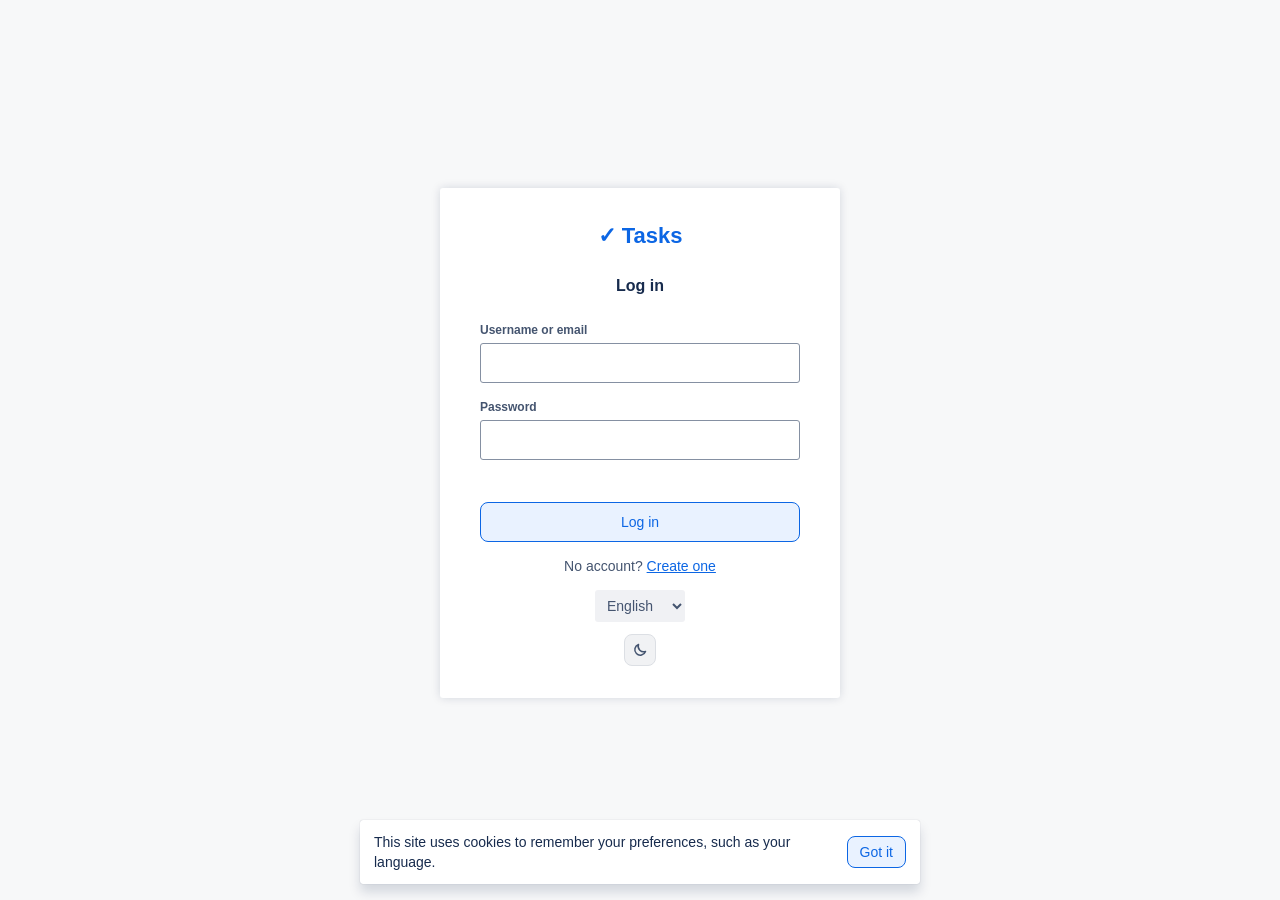
==== commit 1566d235: "change mobile layout" ====
--- a/src/main/resources/static/index.html
+++ b/src/main/resources/static/index.html
@@ -53,6 +53,22 @@
                 <span id="task-count"></span>
             </div>
 
+            <!-- small screens: tabs that scroll the board to a status (see wireStatusTabs in script.js) -->
+            <nav class="status-tabs" id="status-tabs" aria-label="Task status">
+                <button type="button" class="status-tab is-active" data-column="todo" aria-current="true">
+                    <span data-i18n="status.todo">To do</span>
+                    <span class="status-tab-count" id="todo-tab-count">0</span>
+                </button>
+                <button type="button" class="status-tab" data-column="inprogress">
+                    <span data-i18n="status.inprogress">In progress</span>
+                    <span class="status-tab-count" id="inprogress-tab-count">0</span>
+                </button>
+                <button type="button" class="status-tab" data-column="done">
+                    <span data-i18n="status.done">Done</span>
+                    <span class="status-tab-count" id="done-tab-count">0</span>
+                </button>
+            </nav>
+
             <div id="task-board">
                 <section class="column" data-status="todo">
                     <header class="column-head">
--- a/src/main/resources/static/css/jira.css
+++ b/src/main/resources/static/css/jira.css
@@ -377,6 +377,12 @@
     font-size: 14px;
 }
 
+/* list.html: "Showing 1–10 of 24" sits at the start of the footer under the table */
+.list-footer #result-count {
+    margin-inline: 0 16px;
+    font-size: 12px;
+}
+
 /* ================= board: columns ================= */
 
 /* the board fills the window under the top bar; each column has a fixed height and its cards scroll inside it */
@@ -384,6 +390,11 @@
     display: flex;
     flex-direction: column;
     height: calc(100vh - 56px);
+}
+
+/* tabs for the board's columns; only shown on small screens */
+.status-tabs {
+    display: none;
 }
 
 #task-board {
@@ -708,6 +719,33 @@
     font-size: 12px;
 }
 
+/* chevron that opens a row's description; only shown on small screens */
+.row-expand {
+    display: none;
+    align-items: center;
+    justify-content: center;
+    flex-shrink: 0;
+    width: 24px;
+    height: 24px;
+    margin-inline-start: auto;
+    padding: 0;
+    border: none;
+    border-radius: var(--j-radius);
+    background: none;
+    color: var(--j-text-subtle);
+    font-size: 12px;
+    cursor: pointer;
+    transition: transform .15s;
+}
+
+.row-expand:hover {
+    background: var(--j-bg-neutral-hover);
+}
+
+tr.is-expanded .row-expand {
+    transform: rotate(180deg);
+}
+
 tr.is-done .row-title {
     color: var(--j-text);
     text-decoration: none;
@@ -1414,36 +1452,432 @@
         padding: 16px;
     }
 
-    /* stacked columns on phones: let the page scroll instead of each column */
+    /* phones: each status is a card; swipe sideways between them or use the tabs above.
+       The page scrolls vertically instead of each column. */
     .board-view {
         height: auto;
     }
 
+    /* the top bar already says "Tasks" */
+    .board-view::before,
+    .list-view::before {
+        display: none;
+    }
+
+    /* filters: pill-shaped like the top bar; on the board they share one row with the task count */
+    .top-main-view {
+        flex-wrap: nowrap;
+        gap: 8px;
+        margin-bottom: 12px;
+    }
+
+    .top-main-view .filters {
+        flex: 1;
+        min-width: 0;
+    }
+
+    .top-main-view .filter-pill {
+        flex: 1;
+        min-width: 0;
+    }
+
+    .filter-pill {
+        gap: 6px;
+        height: 40px;
+        padding: 0 14px;
+        border: 1px solid var(--j-border);
+        border-radius: 999px;
+        background: var(--j-bg-neutral);
+        color: var(--j-text-subtlest);
+        font-size: 13px;
+    }
+
+    .filter-pill select {
+        flex: 1;
+        min-width: 0;
+        height: 100%;
+        padding-inline-end: 18px;
+        overflow: hidden;
+        appearance: none;
+        background: url("data:image/svg+xml;utf8,<svg xmlns='http://www.w3.org/2000/svg' viewBox='0 0 12 12' fill='none' stroke='%238590a2' stroke-width='1.6' stroke-linecap='round' stroke-linejoin='round'><path d='M3 4.5l3 3 3-3'/></svg>") no-repeat right center / 12px;
+        color: var(--j-text);
+        font-size: 14px;
+        text-overflow: ellipsis;
+        white-space: nowrap;
+    }
+
+    [dir="rtl"] .filter-pill select {
+        background-position: left center;
+    }
+
+    .filter-pill select option {
+        background: var(--j-bg-raised);
+        color: var(--j-text);
+    }
+
+    #task-count {
+        flex-shrink: 0;
+        height: 28px;
+        padding: 0 10px;
+        border-radius: 999px;
+        background: var(--j-blue-subtle);
+        color: var(--j-blue-text);
+        font-size: 12px;
+        font-weight: 600;
+        line-height: 28px;
+        white-space: nowrap;
+    }
+
+    #task-count:empty {
+        display: none;
+    }
+
+    .list-footer {
+        flex-wrap: wrap;
+        row-gap: 8px;
+    }
+
+    /* list.html table: each row becomes a two-line card so nothing overflows sideways
+         [✓] Title ............... [···]
+             Status  Priority  Due                                        */
+    #task-list,
+    #task-list tbody {
+        display: block;
+        width: 100%;
+    }
+
+    #task-list thead {
+        display: none;
+    }
+
+    #task-list tbody tr {
+        display: grid;
+        grid-template-columns: 28px auto auto 1fr 36px;
+        grid-template-areas:
+            "check title    title    title actions"
+            ".     status   priority due   .";
+        align-items: center;
+        column-gap: 8px;
+        row-gap: 4px;
+        padding: 10px 4px;
+        border-bottom: 1px solid var(--j-border);
+    }
+
+    #task-list tbody td {
+        min-width: 0;
+        padding: 0;
+        border: none;
+    }
+
+    #task-list tbody td:nth-child(1) { grid-area: check; }
+    #task-list tbody td:nth-child(2) { grid-area: title; }
+    #task-list tbody td:nth-child(3) { grid-area: status; }
+    #task-list tbody td:nth-child(4) { grid-area: priority; }
+    #task-list tbody td:nth-child(5) { grid-area: due; }
+    #task-list tbody td:nth-child(6) { grid-area: actions; }
+
+    #task-list .col-actions {
+        width: auto;
+    }
+
+    /* "No tasks found" spans the whole row */
+    #task-list tbody td.cell-empty {
+        grid-area: auto;
+        grid-column: 1 / -1;
+        padding: 16px 0;
+    }
+
+    #task-list .row-title {
+        flex-wrap: wrap;
+        row-gap: 2px;
+        overflow-wrap: anywhere;
+    }
+
+    /* the Due menu sits near the end of the row on phones, so open it toward the start */
+    #task-list .cell-due .row-menu {
+        inset-inline-start: auto;
+        inset-inline-end: 0;
+    }
+
+    #task-list .cell-due {
+        justify-self: start;
+    }
+
+    /* list.html filters: an even 2-column grid of pills (Status, Priority / Sort, Clear filters) */
+    .task-filters {
+        display: grid;
+        grid-template-columns: 1fr 1fr;
+        gap: 8px;
+        margin-bottom: 12px;
+    }
+
+    .task-filters .filter-pill {
+        min-width: 0;
+    }
+
+    .task-filters #clear-filters {
+        display: inline-flex;
+        align-items: center;
+        justify-content: center;
+        height: 40px;
+        padding: 0 14px;
+        border: 1px solid var(--j-border);
+        border-radius: 8px;
+        background: var(--j-bg-neutral);
+        color: var(--j-text-subtle);
+        font-size: 14px;
+        font-weight: 500;
+        text-decoration: none;
+    }
+
+    .task-filters #clear-filters:hover {
+        border-color: var(--j-border-input);
+        background: var(--j-bg-neutral-hover);
+        color: var(--j-text);
+    }
+
+    /* pill-shaped segmented control; the active tab is a raised pill inside it */
+    .status-tabs {
+        display: flex;
+        gap: 2px;
+        /* full width, like the top bar's search pill */
+        width: 100%;
+        margin: 0 0 12px;
+        padding: 4px;
+        overflow-x: auto;
+        scrollbar-width: none;
+        border: 1px solid var(--j-border);
+        border-radius: 999px;
+        background: var(--j-bg-neutral);
+    }
+
+    .status-tabs::-webkit-scrollbar {
+        display: none;
+    }
+
+    .status-tab {
+        display: inline-flex;
+        flex: 1 0 auto;
+        align-items: center;
+        justify-content: center;
+        gap: 6px;
+        height: 36px;
+        padding: 0 16px;
+        border: none;
+        border-radius: 999px;
+        background: none;
+        color: var(--j-text-subtle);
+        font: inherit;
+        font-size: 14px;
+        font-weight: 500;
+        white-space: nowrap;
+        cursor: pointer;
+        transition: background .15s, color .15s, box-shadow .15s;
+    }
+
+    .status-tab:hover {
+        color: var(--j-text);
+    }
+
+    .status-tab.is-active {
+        background: var(--j-bg-raised);
+        color: var(--j-text);
+        box-shadow: var(--j-shadow-card);
+    }
+
+    .status-tab-count {
+        min-width: 20px;
+        padding: 0 6px;
+        border-radius: 999px;
+        background: var(--j-bg-neutral);
+        color: var(--j-text-subtle);
+        font-size: 12px;
+        font-weight: 600;
+        line-height: 20px;
+        text-align: center;
+    }
+
+    /* the board fills the rest of the screen under the top bar, filters and tabs */
+    .board:has(> .board-view) {
+        display: flex;
+        flex-direction: column;
+        min-height: 100vh;
+        min-height: 100dvh;
+    }
+
+    .board > .board-view {
+        flex: 1 0 auto;
+    }
+
     #task-board {
-        grid-template-columns: 1fr;
+        flex: 1 0 auto;
+        display: flex;
+        align-items: stretch;
+        gap: 12px;
+        /* bleed to the screen edges so the next card peeks in */
+        margin: 0 -16px;
+        padding: 0 16px 4px;
+        overflow-x: auto;
+        scroll-snap-type: x mandatory;
+        scroll-padding: 0 16px;
+        scrollbar-width: none;
+        -webkit-overflow-scrolling: touch;
+    }
+
+    #task-board::-webkit-scrollbar {
+        display: none;
     }
 
     .column {
+        flex: 0 0 calc(100% - 24px);
         height: auto;
-        min-height: 0;
+        min-height: 240px;
+        padding: 8px;
+        border: 1px solid var(--j-border);
+        border-radius: 8px;
+        box-shadow: var(--j-shadow-card);
+        scroll-snap-align: start;
     }
 
     .column-content {
+        flex: 0 0 auto;
         overflow-y: visible;
+    }
+
+    /* "+ Add task" stretches over the empty space under the cards as a ghost card; tapping it opens New task */
+    .column .add-task {
+        display: flex;
+        flex: 1 0 96px;
+        flex-direction: column;
+        align-items: center;
+        justify-content: center;
+        gap: 4px;
+        height: auto;
+        margin-top: 4px;
+        border: 2px dashed var(--j-border);
+        border-radius: 8px;
+        background: var(--j-bg-neutral);
+        color: var(--j-text-subtlest);
+        font-size: 14px;
+        opacity: 1;
+    }
+
+    .column .add-task:hover,
+    .column .add-task:active {
+        border-color: var(--j-blue);
+        background: var(--j-blue-subtle);
+        color: var(--j-blue-text);
+    }
+
+    /* list: descriptions are hidden until the task is tapped */
+    tr.has-desc .cell-title {
+        cursor: pointer;
+    }
+
+    .row-expand {
+        display: inline-flex;
+    }
+
+    tr:not(.is-expanded) .row-desc {
+        display: none;
+    }
+
+    tr.is-expanded .row-desc {
+        margin: 6px 0 0;
+        white-space: pre-line;
     }
 
     .add-task {
         opacity: 1;
     }
 
+    /* phones: two rows. ☰ + logo on the start side, theme + main action on the end side,
+       then a full-width search pill. Controls are pill-shaped. */
     .topbar {
         position: static;
         height: auto;
-        padding: 8px 16px;
+        flex-wrap: wrap;
+        gap: 10px 8px;
+        padding: 10px 16px 12px;
+        border-bottom: 1px solid var(--j-border);
+        background: var(--j-bg);
     }
 
     .view-tab {
         height: 40px;
+    }
+
+    .topbar #task-label {
+        margin-inline-end: 0;
+        font-size: 17px;
+    }
+
+    .topbar .sidebar-menu-btn {
+        width: 36px;
+        height: 36px;
+        margin: 0;
+        border-radius: 50%;
+    }
+
+    .topbar #theme-toggle {
+        order: 1;
+        width: 36px;
+        height: 36px;
+        margin: 0;
+        margin-inline-start: auto;
+        border: 1px solid var(--j-border);
+        border-radius: 50%;
+        background: var(--j-bg-neutral);
+    }
+
+    .topbar .sidebar-menu-btn:hover,
+    .topbar #theme-toggle:hover {
+        background: var(--j-bg-neutral-hover);
+        color: var(--j-text);
+    }
+
+    /* the main action is a high-contrast pill, like a call-to-action */
+    .topbar #new-task-btn {
+        order: 2;
+        display: inline-flex;
+        align-items: center;
+        height: 36px;
+        padding: 0 16px;
+        margin: 0;
+        border-radius: 999px;
+        background: var(--j-text);
+        color: var(--j-bg);
+        font-weight: 600;
+        box-shadow: var(--j-shadow-card);
+    }
+
+    .topbar #new-task-btn:hover {
+        background: var(--j-text-subtle);
+        color: var(--j-bg);
+    }
+
+    .topbar #search {
+        order: 3;
+        width: 100%;
+        height: 40px;
+        margin: 0;
+        padding: 0 16px 0 38px;
+        border: 1px solid var(--j-border);
+        border-radius: 999px;
+        background-color: var(--j-bg-neutral);
+        background-position: 16px center;
+        font-size: 14px;
+    }
+
+    .topbar #search:focus {
+        border-color: var(--j-blue);
+        box-shadow: 0 0 0 3px var(--j-blue-subtle);
+        background-color: var(--j-bg);
+    }
+
+    [dir="rtl"] .topbar #search {
+        padding: 0 38px 0 16px;
+        background-position: right 16px center;
     }
 }
 
@@ -1554,3 +1988,83 @@
 #new-task-btn:hover {
     color: var(--j-on-bold);
 }
+
+/* ================= buttons: one shared style =================
+   Every button follows the sidebar's Log out button: 8px corners, a 1px outline in the button's color
+   and a light tint of it; primary and danger buttons fill solid on hover. Kept last so it wins
+   over the older per-button rules above (and in style.css / screens.css). */
+
+.btn,
+#new-task-btn,
+.topbar #new-task-btn,
+#theme-toggle,
+.topbar #theme-toggle,
+.sidebar-menu-btn,
+.topbar .sidebar-menu-btn,
+.btn-link-danger {
+    border-radius: 8px;
+}
+
+.btn {
+    border: 1px solid var(--j-border);
+    background: var(--j-bg-neutral);
+    color: var(--j-text-subtle);
+}
+
+.btn:hover {
+    border-color: var(--j-border-input);
+    background: var(--j-bg-neutral-hover);
+    color: var(--j-text);
+}
+
+.btn-primary,
+#new-task-btn,
+.topbar #new-task-btn {
+    border: 1px solid var(--j-blue);
+    background: var(--j-blue-subtle);
+    color: var(--j-blue-text);
+    box-shadow: none;
+}
+
+.btn-primary:hover,
+#new-task-btn:hover,
+.topbar #new-task-btn:hover {
+    border-color: var(--j-blue);
+    background: var(--j-blue);
+    color: var(--j-on-bold);
+}
+
+/* the top bar's Log out matches the red one in the sidebar */
+.btn-danger,
+#logout-btn,
+.btn-link-danger {
+    border: 1px solid var(--j-red);
+    background: var(--j-red-subtle);
+    color: var(--j-red-text);
+}
+
+.btn-danger:hover,
+#logout-btn:hover,
+.btn-link-danger:hover {
+    border-color: var(--j-red);
+    background: var(--j-red);
+    color: var(--j-on-bold);
+}
+
+/* text-only buttons (Cancel, Clear filters) get the neutral outline too */
+.btn-link {
+    border: 1px solid var(--j-border);
+    background: transparent;
+    color: var(--j-blue-text);
+}
+
+.btn-link:hover {
+    background: var(--j-bg-neutral-hover);
+    color: var(--j-blue-text);
+    text-decoration: none;
+}
+
+#theme-toggle,
+.topbar #theme-toggle {
+    border: 1px solid var(--j-border);
+}
--- a/src/main/resources/static/css/sidebar.css
+++ b/src/main/resources/static/css/sidebar.css
@@ -160,6 +160,70 @@
     border-top: 1px solid var(--j-border, #dcdfe4);
 }
 
+/* ---------- account: language, username, log out (small screens only) ---------- */
+
+.sidebar-account {
+    display: none;
+    flex-direction: column;
+    gap: 8px;
+    padding: 8px;
+    border-top: 1px solid var(--j-border, #dcdfe4);
+}
+
+.sidebar-lang {
+    width: 100%;
+    height: 32px;
+    padding: 0 8px;
+    border: 1px solid var(--j-border, #dcdfe4);
+    border-radius: 3px;
+    background: var(--j-bg, #fff);
+    color: var(--j-text, #172b4d);
+    font: inherit;
+    font-size: 14px;
+}
+
+.sidebar-user {
+    display: flex;
+    align-items: center;
+    gap: 8px;
+    min-height: 36px;
+}
+
+.sidebar-user #sidebar-avatar {
+    display: inline-flex;
+    flex-shrink: 0;
+}
+
+.sidebar-username {
+    flex: 1;
+    min-width: 0;
+    overflow: hidden;
+    color: var(--j-text, #172b4d);
+    font-size: 14px;
+    font-weight: 600;
+    text-overflow: ellipsis;
+    white-space: nowrap;
+}
+
+.sidebar-logout {
+    flex-shrink: 0;
+    height: 32px;
+    padding: 0 12px;
+    border: 1px solid var(--j-red, #c9372c);
+    border-radius: 8px;
+    background: var(--j-red-subtle, #ffeceb);
+    color: var(--j-red-text, #ae2e24);
+    font: inherit;
+    font-size: 14px;
+    font-weight: 500;
+    cursor: pointer;
+}
+
+.sidebar-logout:hover {
+    background: var(--j-red, #c9372c);
+    color: var(--j-on-bold, #fff);
+}
+
 /* ---------- collapse button (sits on the sidebar's edge) ---------- */
 
 .sidebar-collapse {
@@ -300,6 +364,16 @@
         display: none;
     }
 
+    /* language and log out move from the top bar to the bottom of the sidebar */
+    .sidebar-account {
+        display: flex;
+    }
+
+    body.has-sidebar .topbar #lang-picker,
+    body.has-sidebar .topbar #logout-btn {
+        display: none;
+    }
+
     body.sidebar-open .sidebar-backdrop {
         display: block;
         position: fixed;
